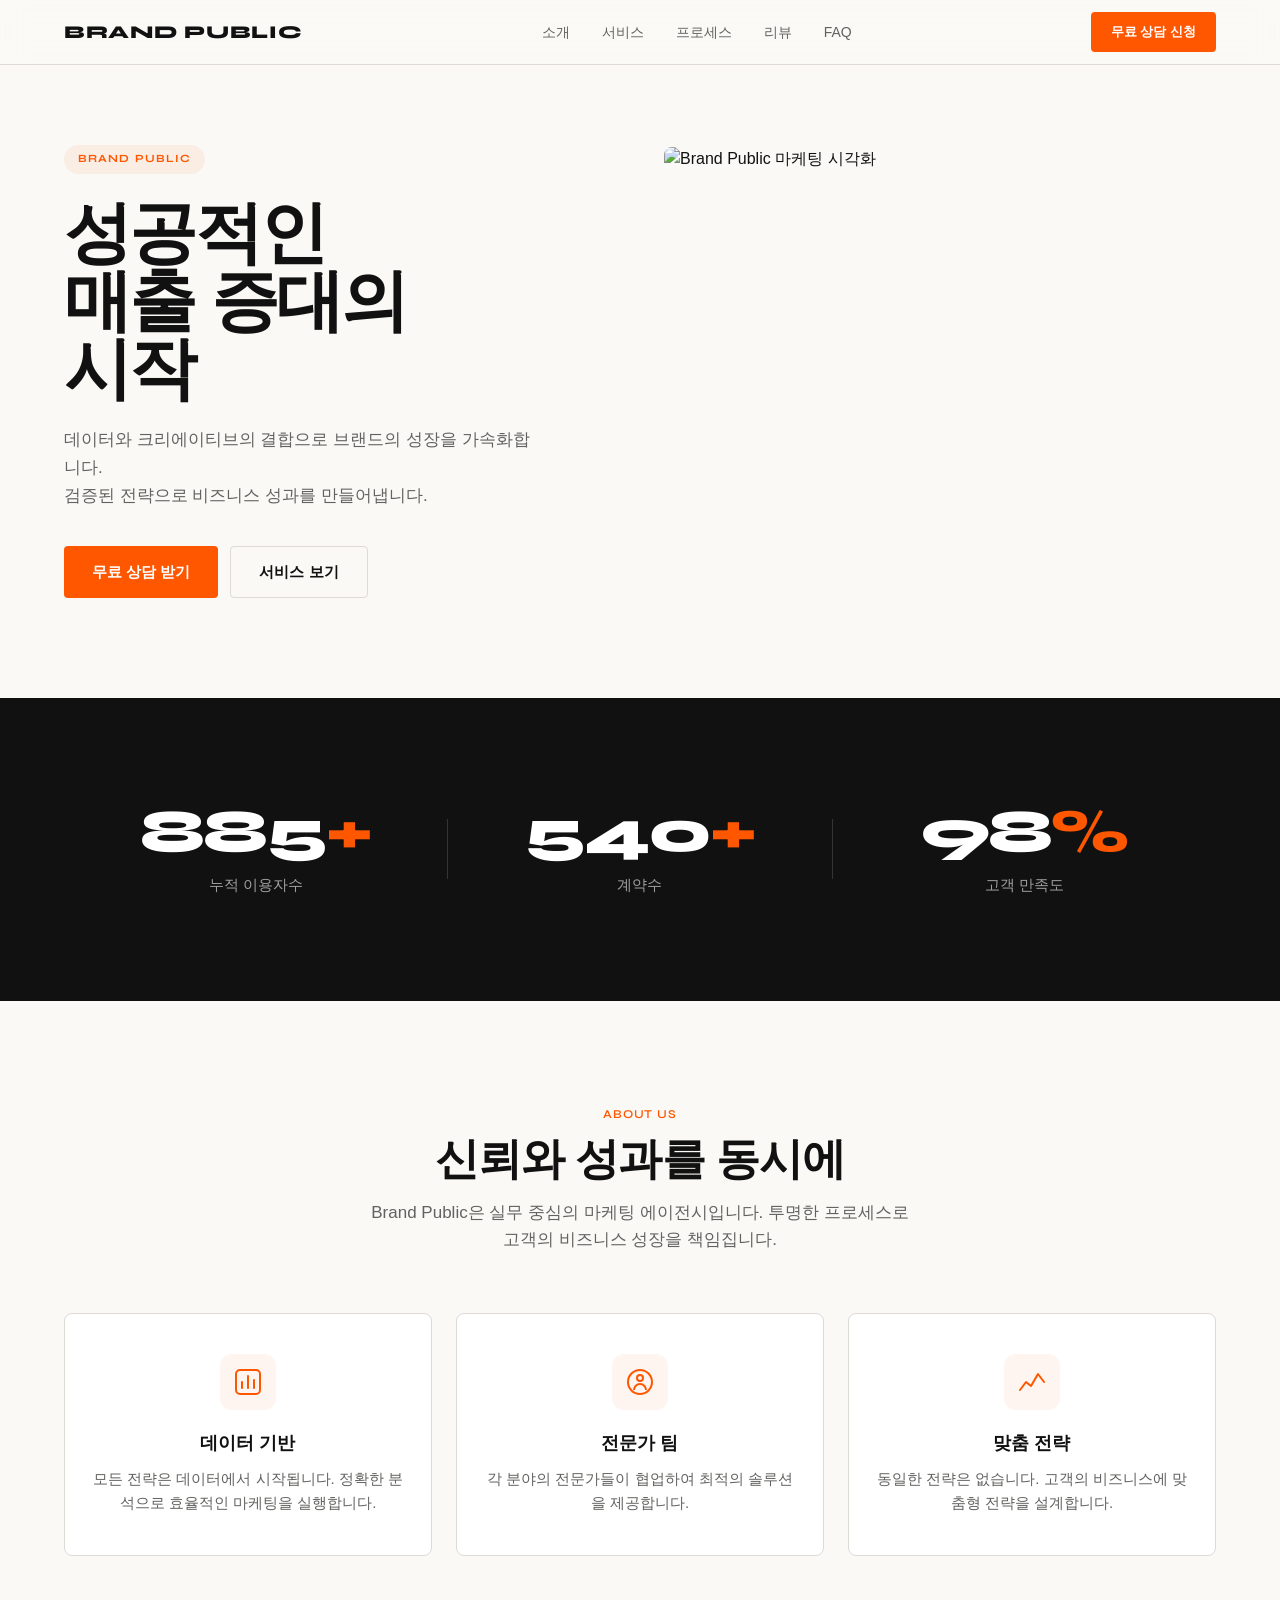
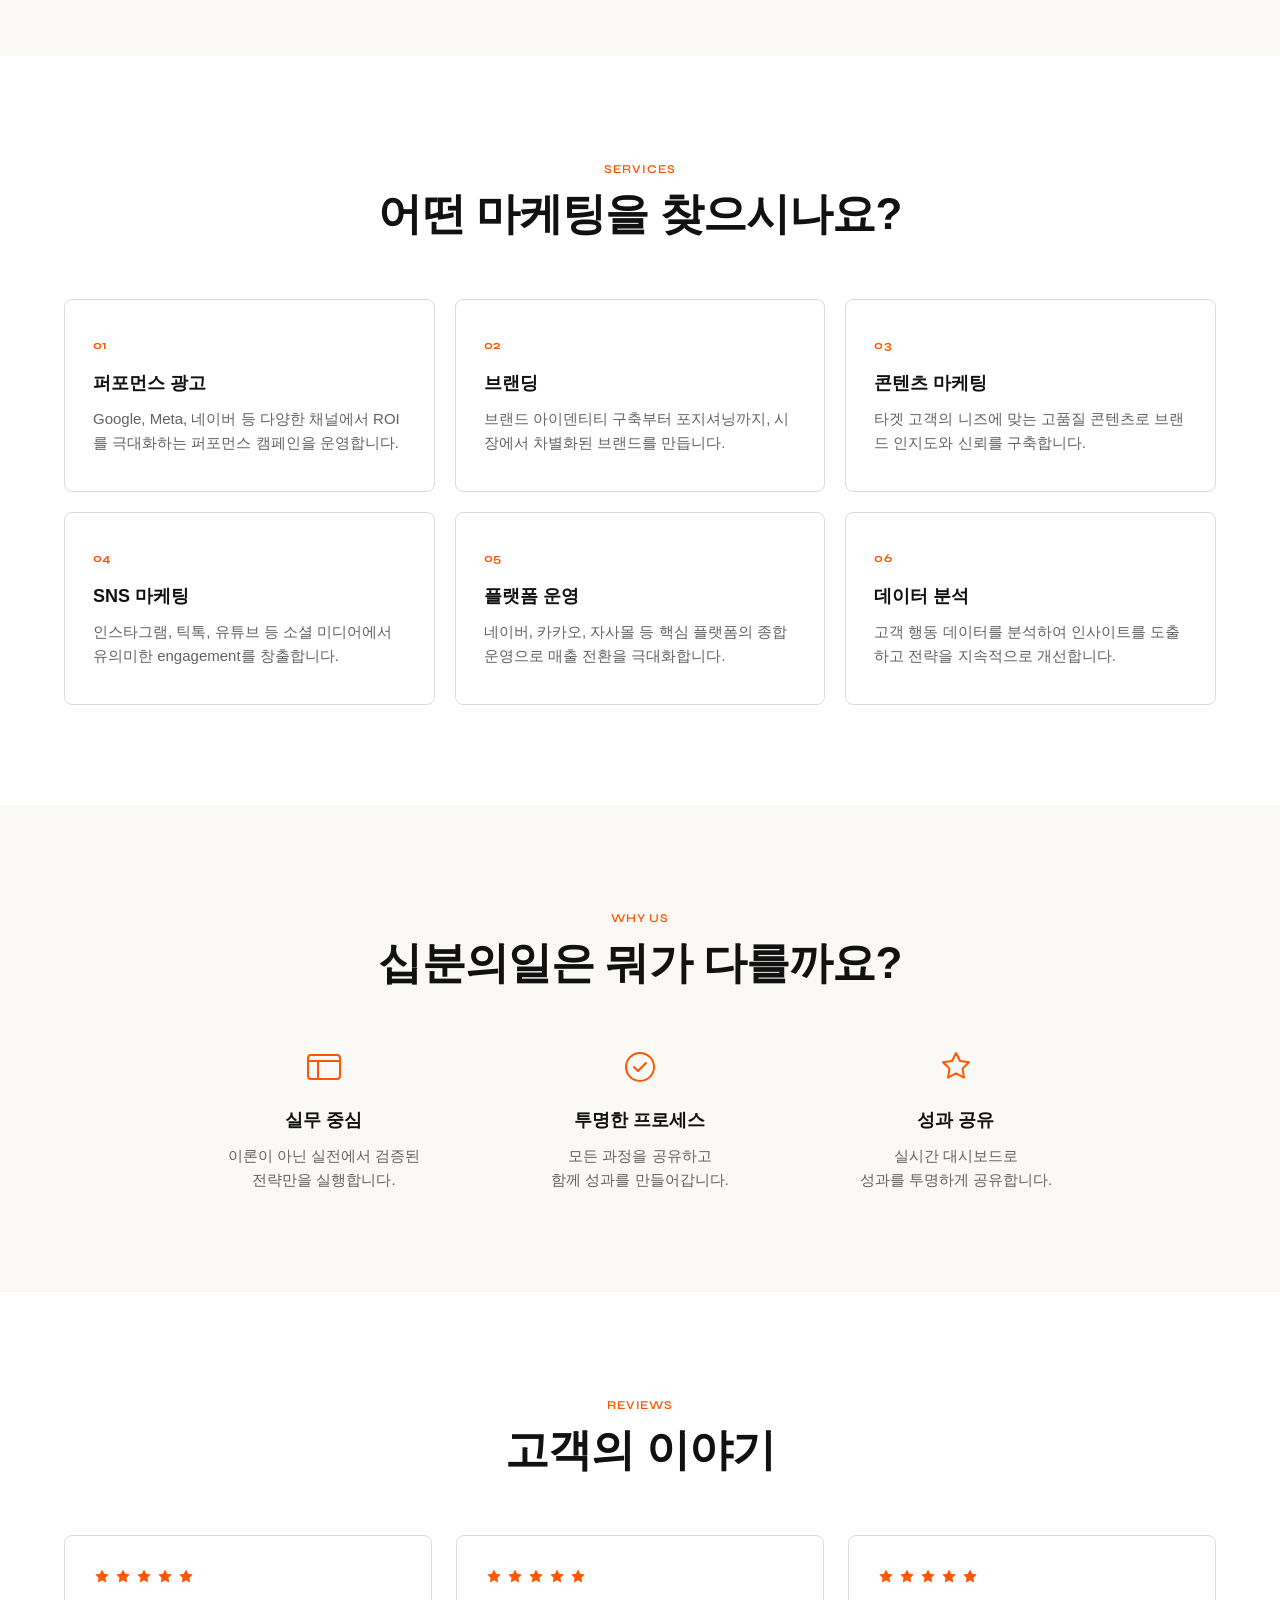
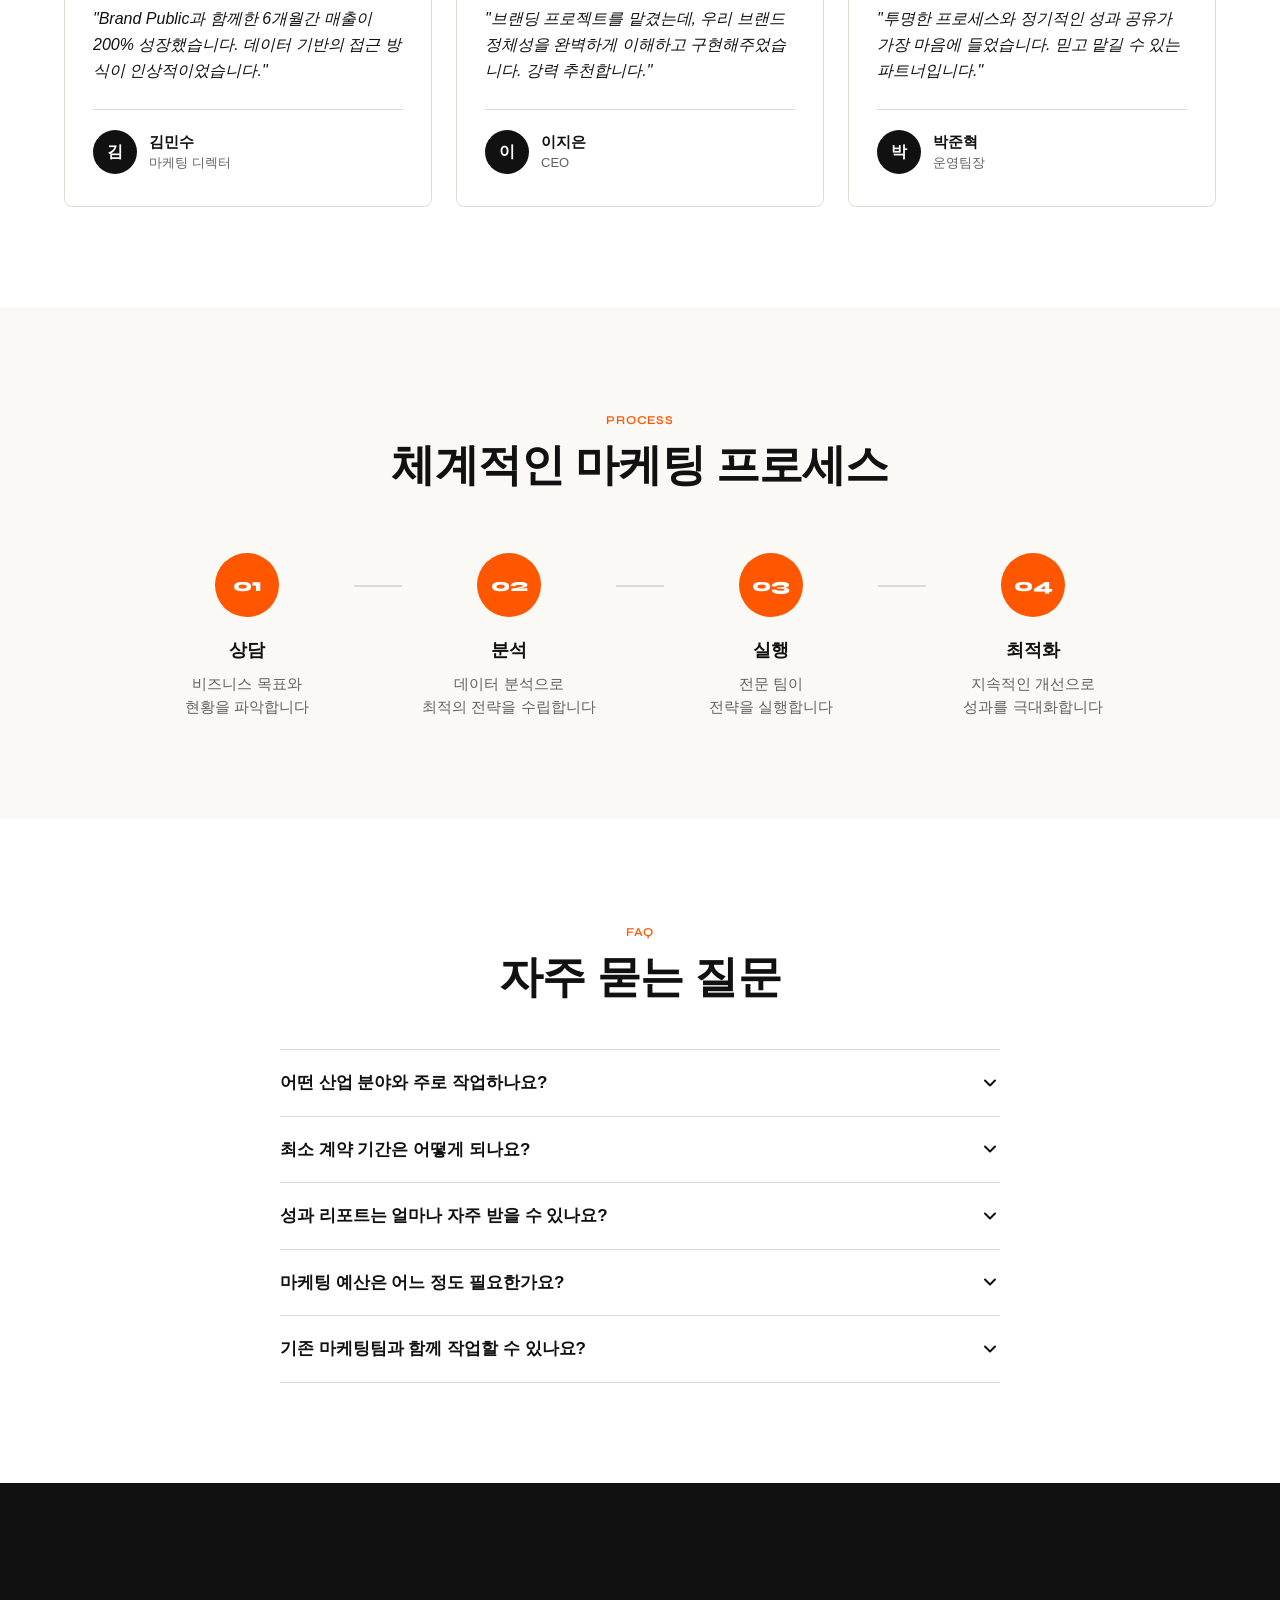
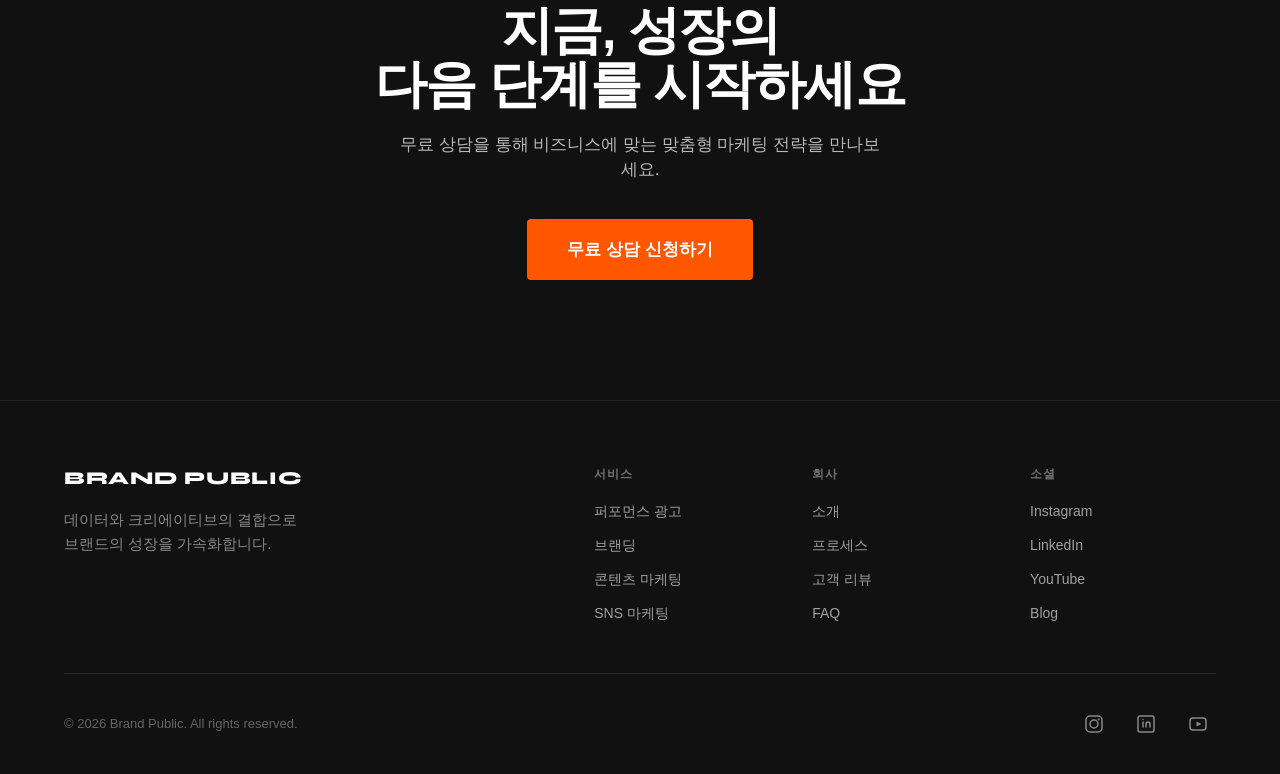
==== prototype-01-v2/index.html @ 0dc91c9b "feat: add v2 premium prototypes (Sharp Editorial + Warm Professional) - 시안 01 v2: Intercom-inspired " ====
<!DOCTYPE html>
<html lang="ko">
<head>
  <meta charset="UTF-8">
  <meta name="viewport" content="width=device-width, initial-scale=1.0">
  <title>Brand Public — 성공적인 매출 증대의 시작</title>
  <meta name="description" content="Brand Public은 데이터 기반 마케팅으로 고객의 성장을 이끕니다. 퍼포먼스 광고, 브랜딩, 콘텐츠 마케팅 전문 에이전시.">
  <link rel="preconnect" href="https://fonts.googleapis.com">
  <link rel="preconnect" href="https://fonts.gstatic.com" crossorigin>
  <link href="https://fonts.googleapis.com/css2?family=Syne:wght@400;500;600;700;800&display=swap" rel="stylesheet">
  <link href="https://fonts.googleapis.com/css2?family=Manrope:wght@300;400;500;600;700&display=swap" rel="stylesheet">
  <link href="https://cdn.jsdelivr.net/gh/orioncactus/pretendard@v1.3.9/dist/web/static/pretendard.css" rel="stylesheet">
  <link rel="stylesheet" href="css/style.css">
</head>
<body>

  <!-- ========== 1. NAVIGATION ========== -->
  <nav class="nav" aria-label="메인 네비게이션">
    <div class="nav__inner">
      <a href="#" class="nav__logo" aria-label="Brand Public 홈으로">BRAND PUBLIC</a>
      <ul class="nav__links" id="navLinks">
        <li><a href="#about">소개</a></li>
        <li><a href="#services">서비스</a></li>
        <li><a href="#process">프로세스</a></li>
        <li><a href="#reviews">리뷰</a></li>
        <li><a href="#faq">FAQ</a></li>
      </ul>
      <a href="#cta" class="btn btn--primary nav__cta" aria-label="상담 신청하기">무료 상담 신청</a>
      <button class="nav__hamburger" id="hamburgerBtn" aria-label="메뉴 열기" aria-expanded="false">
        <span></span>
        <span></span>
        <span></span>
      </button>
    </div>
    <!-- Mobile menu -->
    <div class="nav__mobile" id="mobileMenu" aria-hidden="true">
      <ul class="nav__mobile-links">
        <li><a href="#about">소개</a></li>
        <li><a href="#services">서비스</a></li>
        <li><a href="#process">프로세스</a></li>
        <li><a href="#reviews">리뷰</a></li>
        <li><a href="#faq">FAQ</a></li>
        <li><a href="#cta" class="btn btn--primary">무료 상담 신청</a></li>
      </ul>
    </div>
  </nav>

  <main>

    <!-- ========== 2. HERO ========== -->
    <section class="hero" aria-labelledby="heroHeading">
      <div class="hero__inner container">
        <div class="hero__content">
          <span class="hero__label fade-up">Brand Public</span>
          <h1 id="heroHeading" class="hero__title fade-up">
            성공적인<br>매출 증대의<br>시작
          </h1>
          <p class="hero__subtitle fade-up">
            데이터와 크리에이티브의 결합으로 브랜드의 성장을 가속화합니다.<br>
            검증된 전략으로 비즈니스 성과를 만들어냅니다.
          </p>
          <div class="hero__actions fade-up">
            <a href="#cta" class="btn btn--primary">무료 상담 받기</a>
            <a href="#services" class="btn btn--outline">서비스 보기</a>
          </div>
        </div>
        <div class="hero__visual fade-up">
          <img src="https://v3b.fal.media/files/b/0a94cdf8/L4546jbNIE-OH7gZ-VHtT_HSoR8drt.png"
               alt="Brand Public 마케팅 시각화"
               width="640" height="520" loading="eager">
        </div>
      </div>
    </section>

    <!-- ========== 3. STATS ========== -->
    <section class="stats" aria-labelledby="statsHeading">
      <div class="stats__inner container">
        <div class="stats__item fade-up">
          <span class="stats__number" data-target="885">0</span><span class="stats__suffix">+</span>
          <span class="stats__label">누적 이용자수</span>
        </div>
        <div class="stats__divider" aria-hidden="true"></div>
        <div class="stats__item fade-up">
          <span class="stats__number" data-target="540">0</span><span class="stats__suffix">+</span>
          <span class="stats__label">계약수</span>
        </div>
        <div class="stats__divider" aria-hidden="true"></div>
        <div class="stats__item fade-up">
          <span class="stats__number" data-target="98">0</span><span class="stats__suffix">%</span>
          <span class="stats__label">고객 만족도</span>
        </div>
      </div>
    </section>

    <!-- ========== 4. ABOUT ========== -->
    <section class="about" id="about" aria-labelledby="aboutHeading">
      <div class="about__inner container">
        <div class="about__header fade-up">
          <span class="section-label">About Us</span>
          <h2 id="aboutHeading" class="section-title">신뢰와 성과를 동시에</h2>
          <p class="section-desc">
            Brand Public은 실무 중심의 마케팅 에이전시입니다. 투명한 프로세스로<br class="hide-mobile">
            고객의 비즈니스 성장을 책임집니다.
          </p>
        </div>
        <div class="about__cards">
          <article class="card card--feature fade-up">
            <div class="card__icon" aria-hidden="true">
              <svg width="32" height="32" viewBox="0 0 32 32" fill="none"><rect x="4" y="4" width="24" height="24" rx="4" stroke="currentColor" stroke-width="2"/><path d="M10 22V16M16 22V10M22 22V14" stroke="currentColor" stroke-width="2" stroke-linecap="round"/></svg>
            </div>
            <h3 class="card__title">데이터 기반</h3>
            <p class="card__desc">모든 전략은 데이터에서 시작됩니다. 정확한 분석으로 효율적인 마케팅을 실행합니다.</p>
          </article>
          <article class="card card--feature fade-up">
            <div class="card__icon" aria-hidden="true">
              <svg width="32" height="32" viewBox="0 0 32 32" fill="none"><circle cx="16" cy="16" r="12" stroke="currentColor" stroke-width="2"/><circle cx="16" cy="12" r="3" stroke="currentColor" stroke-width="2"/><path d="M10 24c0-3.3 2.7-6 6-6s6 2.7 6 6" stroke="currentColor" stroke-width="2"/></svg>
            </div>
            <h3 class="card__title">전문가 팀</h3>
            <p class="card__desc">각 분야의 전문가들이 협업하여 최적의 솔루션을 제공합니다.</p>
          </article>
          <article class="card card--feature fade-up">
            <div class="card__icon" aria-hidden="true">
              <svg width="32" height="32" viewBox="0 0 32 32" fill="none"><path d="M4 24l6-8 5 4 7-12 6 8" stroke="currentColor" stroke-width="2" stroke-linecap="round" stroke-linejoin="round"/></svg>
            </div>
            <h3 class="card__title">맞춤 전략</h3>
            <p class="card__desc">동일한 전략은 없습니다. 고객의 비즈니스에 맞춤형 전략을 설계합니다.</p>
          </article>
        </div>
      </div>
    </section>

    <!-- ========== 5. SERVICES ========== -->
    <section class="services" id="services" aria-labelledby="servicesHeading">
      <div class="services__inner container">
        <div class="services__header fade-up">
          <span class="section-label">Services</span>
          <h2 id="servicesHeading" class="section-title">어떤 마케팅을 찾으시나요?</h2>
        </div>
        <div class="services__grid">
          <article class="card card--service fade-up">
            <span class="card__num">01</span>
            <h3 class="card__title">퍼포먼스 광고</h3>
            <p class="card__desc">Google, Meta, 네이버 등 다양한 채널에서 ROI를 극대화하는 퍼포먼스 캠페인을 운영합니다.</p>
          </article>
          <article class="card card--service fade-up">
            <span class="card__num">02</span>
            <h3 class="card__title">브랜딩</h3>
            <p class="card__desc">브랜드 아이덴티티 구축부터 포지셔닝까지, 시장에서 차별화된 브랜드를 만듭니다.</p>
          </article>
          <article class="card card--service fade-up">
            <span class="card__num">03</span>
            <h3 class="card__title">콘텐츠 마케팅</h3>
            <p class="card__desc">타겟 고객의 니즈에 맞는 고품질 콘텐츠로 브랜드 인지도와 신뢰를 구축합니다.</p>
          </article>
          <article class="card card--service fade-up">
            <span class="card__num">04</span>
            <h3 class="card__title">SNS 마케팅</h3>
            <p class="card__desc">인스타그램, 틱톡, 유튜브 등 소셜 미디어에서 유의미한 engagement를 창출합니다.</p>
          </article>
          <article class="card card--service fade-up">
            <span class="card__num">05</span>
            <h3 class="card__title">플랫폼 운영</h3>
            <p class="card__desc">네이버, 카카오, 자사몰 등 핵심 플랫폼의 종합 운영으로 매출 전환을 극대화합니다.</p>
          </article>
          <article class="card card--service fade-up">
            <span class="card__num">06</span>
            <h3 class="card__title">데이터 분석</h3>
            <p class="card__desc">고객 행동 데이터를 분석하여 인사이트를 도출하고 전략을 지속적으로 개선합니다.</p>
          </article>
        </div>
      </div>
    </section>

    <!-- ========== 6. DIFFERENTIATION ========== -->
    <section class="diff" id="diff" aria-labelledby="diffHeading">
      <div class="diff__inner container">
        <div class="diff__header fade-up">
          <span class="section-label">Why Us</span>
          <h2 id="diffHeading" class="section-title">십분의일은 뭐가 다를까요?</h2>
        </div>
        <div class="diff__points">
          <article class="diff__point fade-up">
            <div class="diff__icon" aria-hidden="true">
              <svg width="40" height="40" viewBox="0 0 40 40" fill="none"><rect x="4" y="8" width="32" height="24" rx="3" stroke="#ff5600" stroke-width="2"/><path d="M4 14h32M14 14v18" stroke="#ff5600" stroke-width="2"/></svg>
            </div>
            <h3 class="diff__point-title">실무 중심</h3>
            <p class="diff__point-desc">이론이 아닌 실전에서 검증된<br>전략만을 실행합니다.</p>
          </article>
          <article class="diff__point fade-up">
            <div class="diff__icon" aria-hidden="true">
              <svg width="40" height="40" viewBox="0 0 40 40" fill="none"><circle cx="20" cy="20" r="14" stroke="#ff5600" stroke-width="2"/><path d="M14 20l4 4 8-8" stroke="#ff5600" stroke-width="2" stroke-linecap="round" stroke-linejoin="round"/></svg>
            </div>
            <h3 class="diff__point-title">투명한 프로세스</h3>
            <p class="diff__point-desc">모든 과정을 공유하고<br>함께 성과를 만들어갑니다.</p>
          </article>
          <article class="diff__point fade-up">
            <div class="diff__icon" aria-hidden="true">
              <svg width="40" height="40" viewBox="0 0 40 40" fill="none"><path d="M20 6l4 8 9 1.3-6.5 6.3 1.5 9L20 26.3l-8 4.3 1.5-9L7 15.3l9-1.3z" stroke="#ff5600" stroke-width="2" stroke-linejoin="round"/></svg>
            </div>
            <h3 class="diff__point-title">성과 공유</h3>
            <p class="diff__point-desc">실시간 대시보드로<br>성과를 투명하게 공유합니다.</p>
          </article>
        </div>
      </div>
    </section>

    <!-- ========== 7. REVIEWS ========== -->
    <section class="reviews" id="reviews" aria-labelledby="reviewsHeading">
      <div class="reviews__inner container">
        <div class="reviews__header fade-up">
          <span class="section-label">Reviews</span>
          <h2 id="reviewsHeading" class="section-title">고객의 이야기</h2>
        </div>
        <div class="reviews__grid">
          <article class="card card--review fade-up">
            <div class="card__stars" aria-label="별점 5점 만점에 5점">
              <svg width="18" height="18" viewBox="0 0 18 18"><path d="M9 1.5l2.1 4.3 4.7.7-3.4 3.3.8 4.7L9 12.2l-4.2 2.3.8-4.7L2.2 6.5l4.7-.7z" fill="#ff5600"/></svg>
              <svg width="18" height="18" viewBox="0 0 18 18"><path d="M9 1.5l2.1 4.3 4.7.7-3.4 3.3.8 4.7L9 12.2l-4.2 2.3.8-4.7L2.2 6.5l4.7-.7z" fill="#ff5600"/></svg>
              <svg width="18" height="18" viewBox="0 0 18 18"><path d="M9 1.5l2.1 4.3 4.7.7-3.4 3.3.8 4.7L9 12.2l-4.2 2.3.8-4.7L2.2 6.5l4.7-.7z" fill="#ff5600"/></svg>
              <svg width="18" height="18" viewBox="0 0 18 18"><path d="M9 1.5l2.1 4.3 4.7.7-3.4 3.3.8 4.7L9 12.2l-4.2 2.3.8-4.7L2.2 6.5l4.7-.7z" fill="#ff5600"/></svg>
              <svg width="18" height="18" viewBox="0 0 18 18"><path d="M9 1.5l2.1 4.3 4.7.7-3.4 3.3.8 4.7L9 12.2l-4.2 2.3.8-4.7L2.2 6.5l4.7-.7z" fill="#ff5600"/></svg>
            </div>
            <p class="card__review-text">"Brand Public과 함께한 6개월간 매출이 200% 성장했습니다. 데이터 기반의 접근 방식이 인상적이었습니다."</p>
            <div class="card__reviewer">
              <div class="card__avatar" aria-hidden="true">김</div>
              <div class="card__reviewer-info">
                <strong>김민수</strong>
                <span>마케팅 디렉터</span>
              </div>
            </div>
          </article>
          <article class="card card--review fade-up">
            <div class="card__stars" aria-label="별점 5점 만점에 5점">
              <svg width="18" height="18" viewBox="0 0 18 18"><path d="M9 1.5l2.1 4.3 4.7.7-3.4 3.3.8 4.7L9 12.2l-4.2 2.3.8-4.7L2.2 6.5l4.7-.7z" fill="#ff5600"/></svg>
              <svg width="18" height="18" viewBox="0 0 18 18"><path d="M9 1.5l2.1 4.3 4.7.7-3.4 3.3.8 4.7L9 12.2l-4.2 2.3.8-4.7L2.2 6.5l4.7-.7z" fill="#ff5600"/></svg>
              <svg width="18" height="18" viewBox="0 0 18 18"><path d="M9 1.5l2.1 4.3 4.7.7-3.4 3.3.8 4.7L9 12.2l-4.2 2.3.8-4.7L2.2 6.5l4.7-.7z" fill="#ff5600"/></svg>
              <svg width="18" height="18" viewBox="0 0 18 18"><path d="M9 1.5l2.1 4.3 4.7.7-3.4 3.3.8 4.7L9 12.2l-4.2 2.3.8-4.7L2.2 6.5l4.7-.7z" fill="#ff5600"/></svg>
              <svg width="18" height="18" viewBox="0 0 18 18"><path d="M9 1.5l2.1 4.3 4.7.7-3.4 3.3.8 4.7L9 12.2l-4.2 2.3.8-4.7L2.2 6.5l4.7-.7z" fill="#ff5600"/></svg>
            </div>
            <p class="card__review-text">"브랜딩 프로젝트를 맡겼는데, 우리 브랜드 정체성을 완벽하게 이해하고 구현해주었습니다. 강력 추천합니다."</p>
            <div class="card__reviewer">
              <div class="card__avatar" aria-hidden="true">이</div>
              <div class="card__reviewer-info">
                <strong>이지은</strong>
                <span>CEO</span>
              </div>
            </div>
          </article>
          <article class="card card--review fade-up">
            <div class="card__stars" aria-label="별점 5점 만점에 5점">
              <svg width="18" height="18" viewBox="0 0 18 18"><path d="M9 1.5l2.1 4.3 4.7.7-3.4 3.3.8 4.7L9 12.2l-4.2 2.3.8-4.7L2.2 6.5l4.7-.7z" fill="#ff5600"/></svg>
              <svg width="18" height="18" viewBox="0 0 18 18"><path d="M9 1.5l2.1 4.3 4.7.7-3.4 3.3.8 4.7L9 12.2l-4.2 2.3.8-4.7L2.2 6.5l4.7-.7z" fill="#ff5600"/></svg>
              <svg width="18" height="18" viewBox="0 0 18 18"><path d="M9 1.5l2.1 4.3 4.7.7-3.4 3.3.8 4.7L9 12.2l-4.2 2.3.8-4.7L2.2 6.5l4.7-.7z" fill="#ff5600"/></svg>
              <svg width="18" height="18" viewBox="0 0 18 18"><path d="M9 1.5l2.1 4.3 4.7.7-3.4 3.3.8 4.7L9 12.2l-4.2 2.3.8-4.7L2.2 6.5l4.7-.7z" fill="#ff5600"/></svg>
              <svg width="18" height="18" viewBox="0 0 18 18"><path d="M9 1.5l2.1 4.3 4.7.7-3.4 3.3.8 4.7L9 12.2l-4.2 2.3.8-4.7L2.2 6.5l4.7-.7z" fill="#ff5600"/></svg>
            </div>
            <p class="card__review-text">"투명한 프로세스와 정기적인 성과 공유가 가장 마음에 들었습니다. 믿고 맡길 수 있는 파트너입니다."</p>
            <div class="card__reviewer">
              <div class="card__avatar" aria-hidden="true">박</div>
              <div class="card__reviewer-info">
                <strong>박준혁</strong>
                <span>운영팀장</span>
              </div>
            </div>
          </article>
        </div>
      </div>
    </section>

    <!-- ========== 8. PROCESS ========== -->
    <section class="process" id="process" aria-labelledby="processHeading">
      <div class="process__inner container">
        <div class="process__header fade-up">
          <span class="section-label">Process</span>
          <h2 id="processHeading" class="section-title">체계적인 마케팅 프로세스</h2>
        </div>
        <div class="process__steps">
          <article class="process__step fade-up">
            <div class="process__step-circle" aria-hidden="true">01</div>
            <h3 class="process__step-title">상담</h3>
            <p class="process__step-desc">비즈니스 목표와<br>현황을 파악합니다</p>
          </article>
          <div class="process__connector" aria-hidden="true"></div>
          <article class="process__step fade-up">
            <div class="process__step-circle" aria-hidden="true">02</div>
            <h3 class="process__step-title">분석</h3>
            <p class="process__step-desc">데이터 분석으로<br>최적의 전략을 수립합니다</p>
          </article>
          <div class="process__connector" aria-hidden="true"></div>
          <article class="process__step fade-up">
            <div class="process__step-circle" aria-hidden="true">03</div>
            <h3 class="process__step-title">실행</h3>
            <p class="process__step-desc">전문 팀이<br>전략을 실행합니다</p>
          </article>
          <div class="process__connector" aria-hidden="true"></div>
          <article class="process__step fade-up">
            <div class="process__step-circle" aria-hidden="true">04</div>
            <h3 class="process__step-title">최적화</h3>
            <p class="process__step-desc">지속적인 개선으로<br>성과를 극대화합니다</p>
          </article>
        </div>
      </div>
    </section>

    <!-- ========== 9. FAQ ========== -->
    <section class="faq" id="faq" aria-labelledby="faqHeading">
      <div class="faq__inner container">
        <div class="faq__header fade-up">
          <span class="section-label">FAQ</span>
          <h2 id="faqHeading" class="section-title">자주 묻는 질문</h2>
        </div>
        <div class="faq__list">
          <div class="faq__item fade-up" role="region">
            <button class="faq__question" aria-expanded="false" aria-controls="faq1">
              <span>어떤 산업 분야와 주로 작업하나요?</span>
              <svg class="faq__chevron" width="20" height="20" viewBox="0 0 20 20" fill="none"><path d="M5 7.5l5 5 5-5" stroke="currentColor" stroke-width="2" stroke-linecap="round" stroke-linejoin="round"/></svg>
            </button>
            <div class="faq__answer" id="faq1" hidden>
              <p>이커머스, SaaS, 교육, 금융, 헬스케어 등 다양한 산업 분야와 작업하고 있습니다. 각 산업의 특성을 이해하는 전문 팀이 구성되어 있어 어떤 분야든 효과적인 마케팅 전략을 수행할 수 있습니다.</p>
            </div>
          </div>
          <div class="faq__item fade-up" role="region">
            <button class="faq__question" aria-expanded="false" aria-controls="faq2">
              <span>최소 계약 기간은 어떻게 되나요?</span>
              <svg class="faq__chevron" width="20" height="20" viewBox="0 0 20 20" fill="none"><path d="M5 7.5l5 5 5-5" stroke="currentColor" stroke-width="2" stroke-linecap="round" stroke-linejoin="round"/></svg>
            </button>
            <div class="faq__answer" id="faq2" hidden>
              <p>기본적으로 3개월 계약을 권장하고 있으나, 프로젝트 성격에 따라 단기 및 장기 계약 모두 가능합니다. 초기 상담 시 비즈니스 상황에 맞는 최적의 계약 기간을 제안해 드립니다.</p>
            </div>
          </div>
          <div class="faq__item fade-up" role="region">
            <button class="faq__question" aria-expanded="false" aria-controls="faq3">
              <span>성과 리포트는 얼마나 자주 받을 수 있나요?</span>
              <svg class="faq__chevron" width="20" height="20" viewBox="0 0 20 20" fill="none"><path d="M5 7.5l5 5 5-5" stroke="currentColor" stroke-width="2" stroke-linecap="round" stroke-linejoin="round"/></svg>
            </button>
            <div class="faq__answer" id="faq3" hidden>
              <p>실시간 대시보드를 통해 언제든 성과를 확인하실 수 있으며, 주간/월간 정기 리포트와 분기별 종합 분석 리포트를 제공합니다. 필요에 따라 맞춤형 리포트도 제공 가능합니다.</p>
            </div>
          </div>
          <div class="faq__item fade-up" role="region">
            <button class="faq__question" aria-expanded="false" aria-controls="faq4">
              <span>마케팅 예산은 어느 정도 필요한가요?</span>
              <svg class="faq__chevron" width="20" height="20" viewBox="0 0 20 20" fill="none"><path d="M5 7.5l5 5 5-5" stroke="currentColor" stroke-width="2" stroke-linecap="round" stroke-linejoin="round"/></svg>
            </button>
            <div class="faq__answer" id="faq4" hidden>
              <p>비즈니스 규모와 목표에 따라 유연하게 조정 가능합니다. 초기 상담에서 목표와 예산을 함께 논의하여 가장 효율적인 예산 배분方案을 제안해 드립니다.</p>
            </div>
          </div>
          <div class="faq__item fade-up" role="region">
            <button class="faq__question" aria-expanded="false" aria-controls="faq5">
              <span>기존 마케팅팀과 함께 작업할 수 있나요?</span>
              <svg class="faq__chevron" width="20" height="20" viewBox="0 0 20 20" fill="none"><path d="M5 7.5l5 5 5-5" stroke="currentColor" stroke-width="2" stroke-linecap="round" stroke-linejoin="round"/></svg>
            </button>
            <div class="faq__answer" id="faq5" hidden>
              <p>네, 물론입니다. 기존 마케팅팀과의 협업을 통해 시너지를 만들어내는 것이 저희의 강점 중 하나입니다. 원활한 커뮤니케이션을 위한 전담 매니저를 배정하여 효과적인 협업을 지원합니다.</p>
            </div>
          </div>
        </div>
      </div>
    </section>

    <!-- ========== 10. CTA ========== -->
    <section class="cta" id="cta" aria-labelledby="ctaHeading">
      <div class="cta__bg" aria-hidden="true"></div>
      <div class="cta__inner container">
        <div class="cta__content fade-up">
          <h2 id="ctaHeading" class="cta__title">지금, 성장의<br>다음 단계를 시작하세요</h2>
          <p class="cta__desc">무료 상담을 통해 비즈니스에 맞는 맞춤형 마케팅 전략을 만나보세요.</p>
          <a href="#" class="btn btn--primary btn--large">무료 상담 신청하기</a>
        </div>
      </div>
    </section>

  </main>

  <!-- ========== 11. FOOTER ========== -->
  <footer class="footer" aria-label="사이트 하단 정보">
    <div class="footer__inner container">
      <div class="footer__top">
        <div class="footer__brand">
          <a href="#" class="footer__logo" aria-label="Brand Public 홈으로">BRAND PUBLIC</a>
          <p class="footer__tagline">데이터와 크리에이티브의 결합으로<br>브랜드의 성장을 가속화합니다.</p>
        </div>
        <nav class="footer__nav" aria-label="푸터 네비게이션">
          <div class="footer__nav-col">
            <strong class="footer__nav-heading">서비스</strong>
            <ul>
              <li><a href="#services">퍼포먼스 광고</a></li>
              <li><a href="#services">브랜딩</a></li>
              <li><a href="#services">콘텐츠 마케팅</a></li>
              <li><a href="#services">SNS 마케팅</a></li>
            </ul>
          </div>
          <div class="footer__nav-col">
            <strong class="footer__nav-heading">회사</strong>
            <ul>
              <li><a href="#about">소개</a></li>
              <li><a href="#process">프로세스</a></li>
              <li><a href="#reviews">고객 리뷰</a></li>
              <li><a href="#faq">FAQ</a></li>
            </ul>
          </div>
          <div class="footer__nav-col">
            <strong class="footer__nav-heading">소셜</strong>
            <ul>
              <li><a href="#" aria-label="Instagram">Instagram</a></li>
              <li><a href="#" aria-label="LinkedIn">LinkedIn</a></li>
              <li><a href="#" aria-label="YouTube">YouTube</a></li>
              <li><a href="#" aria-label="Blog">Blog</a></li>
            </ul>
          </div>
        </nav>
      </div>
      <div class="footer__bottom">
        <p class="footer__copy">&copy; 2026 Brand Public. All rights reserved.</p>
        <div class="footer__social">
          <a href="#" class="footer__social-link" aria-label="Instagram">
            <svg width="20" height="20" viewBox="0 0 20 20" fill="none"><rect x="2" y="2" width="16" height="16" rx="4" stroke="currentColor" stroke-width="1.5"/><circle cx="10" cy="10" r="4" stroke="currentColor" stroke-width="1.5"/><circle cx="14.5" cy="5.5" r="1" fill="currentColor"/></svg>
          </a>
          <a href="#" class="footer__social-link" aria-label="LinkedIn">
            <svg width="20" height="20" viewBox="0 0 20 20" fill="none"><rect x="2" y="2" width="16" height="16" rx="2" stroke="currentColor" stroke-width="1.5"/><path d="M7 8v5M7 5.5v.01M10 13v-3c0-1.1.9-2 2-2s2 .9 2 2v3" stroke="currentColor" stroke-width="1.5" stroke-linecap="round" stroke-linejoin="round"/></svg>
          </a>
          <a href="#" class="footer__social-link" aria-label="YouTube">
            <svg width="20" height="20" viewBox="0 0 20 20" fill="none"><rect x="2" y="4" width="16" height="12" rx="3" stroke="currentColor" stroke-width="1.5"/><path d="M8.5 7.5l5 2.5-5 2.5z" fill="currentColor"/></svg>
          </a>
        </div>
      </div>
    </div>
  </footer>

  <script src="https://cdnjs.cloudflare.com/ajax/libs/gsap/3.12.5/gsap.min.js"></script>
  <script src="https://cdnjs.cloudflare.com/ajax/libs/gsap/3.12.5/ScrollTrigger.min.js"></script>
  <script src="js/main.js"></script>
</body>
</html>
---- prototype-01-v2/css/style.css ----
/* ============================================
   BRAND PUBLIC — Prototype 01 v2 Sharp Editorial
   Intercom-inspired Design System
   ============================================ */

/* ---------- Reset & Base ---------- */
*, *::before, *::after {
  margin: 0;
  padding: 0;
  box-sizing: border-box;
}

html {
  scroll-behavior: smooth;
  -webkit-text-size-adjust: 100%;
  font-size: 16px;
}

body {
  font-family: 'Pretendard', sans-serif;
  background-color: #faf9f6;
  color: #111111;
  line-height: 1.50;
  -webkit-font-smoothing: antialiased;
  -moz-osx-font-smoothing: grayscale;
  overflow-x: hidden;
}

img {
  display: block;
  max-width: 100%;
  height: auto;
}

a {
  color: inherit;
  text-decoration: none;
}

ul, ol {
  list-style: none;
}

button {
  font: inherit;
  color: inherit;
  background: none;
  border: none;
  cursor: pointer;
}

/* ---------- Design Tokens ---------- */
:root {
  --bg: #faf9f6;
  --surface: #ffffff;
  --text-primary: #111111;
  --text-secondary: #626260;
  --border: #dedbd6;
  --accent: #ff5600;
  --dark: #111111;
  --radius-btn: 4px;
  --radius-card: 8px;
  --transition-fast: 200ms ease;
  --transition-base: 250ms ease;
  --font-display: 'Syne', 'Pretendard', sans-serif;
  --font-body: 'Manrope', 'Pretendard', sans-serif;
  --font-korean: 'Pretendard', sans-serif;
}

/* ---------- Container ---------- */
.container {
  max-width: 1200px;
  margin: 0 auto;
  padding: 0 24px;
}

/* ---------- Section Utilities ---------- */
.section-label {
  display: inline-block;
  font-family: var(--font-display);
  font-size: 0.75rem;
  font-weight: 600;
  letter-spacing: 0.08em;
  text-transform: uppercase;
  color: var(--accent);
  margin-bottom: 12px;
}

.section-title {
  font-family: var(--font-korean);
  font-size: clamp(1.75rem, 4vw, 2.75rem);
  font-weight: 700;
  line-height: 1.10;
  letter-spacing: -0.02em;
  color: var(--text-primary);
  margin-bottom: 16px;
}

.section-desc {
  font-size: 1.0625rem;
  color: var(--text-secondary);
  line-height: 1.60;
  max-width: 560px;
}

.hide-mobile {
  display: inline;
}

/* ---------- Buttons ---------- */
.btn {
  display: inline-flex;
  align-items: center;
  justify-content: center;
  gap: 8px;
  font-family: var(--font-korean);
  font-size: 0.9375rem;
  font-weight: 600;
  padding: 14px 28px;
  border-radius: var(--radius-btn);
  transition: transform var(--transition-fast), background-color var(--transition-fast), color var(--transition-fast), border-color var(--transition-fast);
  cursor: pointer;
  white-space: nowrap;
}

.btn:hover {
  transform: scale(1.1);
}

.btn:active {
  transform: scale(0.85);
}

.btn:focus-visible {
  outline: 2px solid var(--accent);
  outline-offset: 2px;
}

.btn--primary {
  background-color: var(--accent);
  color: #ffffff;
}

.btn--primary:hover {
  background-color: #e04e00;
}

.btn--outline {
  background-color: transparent;
  color: var(--text-primary);
  border: 1px solid var(--border);
}

.btn--outline:hover {
  border-color: var(--text-primary);
}

.btn--large {
  padding: 18px 40px;
  font-size: 1.0625rem;
}

/* ---------- Cards (shared) ---------- */
.card {
  background-color: var(--surface);
  border: 1px solid var(--border);
  border-radius: var(--radius-card);
  padding: 32px;
}

/* ============================================
   1. NAVIGATION
   ============================================ */
.nav {
  position: sticky;
  top: 0;
  z-index: 1000;
  background-color: rgba(250, 249, 246, 0.85);
  backdrop-filter: blur(12px);
  -webkit-backdrop-filter: blur(12px);
  border-bottom: 1px solid var(--border);
}

.nav__inner {
  display: flex;
  align-items: center;
  justify-content: space-between;
  max-width: 1200px;
  margin: 0 auto;
  padding: 0 24px;
  height: 64px;
}

.nav__logo {
  font-family: var(--font-display);
  font-size: 1.125rem;
  font-weight: 800;
  letter-spacing: 0.04em;
  text-transform: uppercase;
  color: var(--text-primary);
}

.nav__links {
  display: flex;
  align-items: center;
  gap: 32px;
}

.nav__links a {
  font-family: var(--font-korean);
  font-size: 0.875rem;
  font-weight: 500;
  color: var(--text-secondary);
  transition: color var(--transition-fast);
}

.nav__links a:hover,
.nav__links a:focus-visible {
  color: var(--text-primary);
}

.nav__cta {
  padding: 10px 20px;
  font-size: 0.8125rem;
}

.nav__hamburger {
  display: none;
  flex-direction: column;
  justify-content: center;
  gap: 5px;
  width: 32px;
  height: 32px;
}

.nav__hamburger span {
  display: block;
  width: 100%;
  height: 2px;
  background-color: var(--text-primary);
  border-radius: 1px;
  transition: transform var(--transition-fast), opacity var(--transition-fast);
}

.nav__hamburger.active span:nth-child(1) {
  transform: translateY(7px) rotate(45deg);
}

.nav__hamburger.active span:nth-child(2) {
  opacity: 0;
}

.nav__hamburger.active span:nth-child(3) {
  transform: translateY(-7px) rotate(-45deg);
}

/* Mobile menu */
.nav__mobile {
  display: none;
  position: absolute;
  top: 64px;
  left: 0;
  right: 0;
  background-color: var(--surface);
  border-bottom: 1px solid var(--border);
  padding: 16px 24px;
}

.nav__mobile.open {
  display: block;
}

.nav__mobile-links {
  display: flex;
  flex-direction: column;
  gap: 0;
}

.nav__mobile-links li {
  border-bottom: 1px solid var(--border);
}

.nav__mobile-links li:last-child {
  border-bottom: none;
  padding-top: 12px;
}

.nav__mobile-links a {
  display: block;
  padding: 14px 0;
  font-family: var(--font-korean);
  font-size: 1rem;
  font-weight: 500;
  color: var(--text-primary);
}

/* ============================================
   2. HERO
   ============================================ */
.hero {
  padding: 80px 0 100px;
  background-color: var(--bg);
}

.hero__inner {
  display: grid;
  grid-template-columns: 1fr 1fr;
  gap: 48px;
  align-items: center;
}

.hero__label {
  display: inline-block;
  font-family: var(--font-display);
  font-size: 0.6875rem;
  font-weight: 700;
  letter-spacing: 0.1em;
  text-transform: uppercase;
  color: var(--accent);
  background-color: rgba(255, 86, 0, 0.08);
  padding: 6px 14px;
  border-radius: 100px;
  margin-bottom: 24px;
}

.hero__title {
  font-family: var(--font-korean);
  font-size: clamp(2.5rem, 6vw, 4.25rem);
  font-weight: 700;
  line-height: 1.00;
  letter-spacing: -0.04em;
  color: var(--text-primary);
  margin-bottom: 24px;
}

.hero__subtitle {
  font-size: 1.0625rem;
  color: var(--text-secondary);
  line-height: 1.65;
  margin-bottom: 36px;
  max-width: 480px;
}

.hero__actions {
  display: flex;
  gap: 12px;
  flex-wrap: wrap;
}

.hero__visual {
  position: relative;
}

.hero__visual img {
  width: 100%;
  height: auto;
  border-radius: var(--radius-card);
}

/* ============================================
   3. STATS
   ============================================ */
.stats {
  background-color: var(--dark);
  padding: 80px 0;
}

.stats__inner {
  display: flex;
  align-items: center;
  justify-content: center;
  gap: 0;
}

.stats__item {
  flex: 1;
  text-align: center;
  padding: 24px 32px;
}

.stats__number {
  font-family: var(--font-display);
  font-size: clamp(2.5rem, 5vw, 3.75rem);
  font-weight: 800;
  color: #ffffff;
  line-height: 1.00;
  letter-spacing: -0.03em;
}

.stats__suffix {
  font-family: var(--font-display);
  font-size: clamp(2.5rem, 5vw, 3.75rem);
  font-weight: 800;
  color: var(--accent);
  line-height: 1.00;
  letter-spacing: -0.03em;
}

.stats__label {
  display: block;
  font-size: 0.9375rem;
  color: rgba(255, 255, 255, 0.6);
  margin-top: 12px;
  font-weight: 400;
}

.stats__divider {
  width: 1px;
  height: 60px;
  background-color: rgba(255, 255, 255, 0.15);
  flex-shrink: 0;
}

/* ============================================
   4. ABOUT
   ============================================ */
.about {
  padding: 100px 0;
  background-color: var(--bg);
}

.about__header {
  text-align: center;
  margin-bottom: 60px;
}

.about__header .section-desc {
  margin-left: auto;
  margin-right: auto;
}

.about__cards {
  display: grid;
  grid-template-columns: repeat(3, 1fr);
  gap: 24px;
}

.card--feature {
  text-align: center;
  padding: 40px 28px;
  transition: transform var(--transition-base), border-color var(--transition-base);
}

.card--feature:hover {
  transform: translateY(-4px);
  border-color: var(--accent);
}

.card__icon {
  display: inline-flex;
  align-items: center;
  justify-content: center;
  width: 56px;
  height: 56px;
  border-radius: 12px;
  background-color: rgba(255, 86, 0, 0.06);
  color: var(--accent);
  margin-bottom: 20px;
}

.card--feature .card__title {
  font-size: 1.125rem;
  font-weight: 700;
  margin-bottom: 10px;
}

.card--feature .card__desc {
  font-size: 0.9375rem;
  color: var(--text-secondary);
  line-height: 1.60;
}

/* ============================================
   5. SERVICES
   ============================================ */
.services {
  padding: 100px 0;
  background-color: var(--surface);
}

.services__header {
  text-align: center;
  margin-bottom: 60px;
}

.services__grid {
  display: grid;
  grid-template-columns: repeat(3, 1fr);
  gap: 20px;
}

.card--service {
  padding: 36px 28px;
  transition: transform var(--transition-base), border-color var(--transition-base);
}

.card--service:hover {
  transform: translateY(-4px);
  border-color: var(--accent);
}

.card__num {
  display: block;
  font-family: var(--font-display);
  font-size: 0.75rem;
  font-weight: 700;
  color: var(--accent);
  letter-spacing: 0.04em;
  margin-bottom: 16px;
}

.card--service .card__title {
  font-size: 1.125rem;
  font-weight: 700;
  margin-bottom: 10px;
}

.card--service .card__desc {
  font-size: 0.9375rem;
  color: var(--text-secondary);
  line-height: 1.60;
}

/* ============================================
   6. DIFFERENTIATION
   ============================================ */
.diff {
  padding: 100px 0;
  background-color: var(--bg);
}

.diff__header {
  text-align: center;
  margin-bottom: 60px;
}

.diff__points {
  display: grid;
  grid-template-columns: repeat(3, 1fr);
  gap: 48px;
  max-width: 900px;
  margin: 0 auto;
}

.diff__point {
  text-align: center;
}

.diff__icon {
  display: inline-flex;
  align-items: center;
  justify-content: center;
  margin-bottom: 20px;
}

.diff__point-title {
  font-size: 1.125rem;
  font-weight: 700;
  margin-bottom: 10px;
}

.diff__point-desc {
  font-size: 0.9375rem;
  color: var(--text-secondary);
  line-height: 1.60;
}

/* ============================================
   7. REVIEWS
   ============================================ */
.reviews {
  padding: 100px 0;
  background-color: var(--surface);
}

.reviews__header {
  text-align: center;
  margin-bottom: 60px;
}

.reviews__grid {
  display: grid;
  grid-template-columns: repeat(3, 1fr);
  gap: 24px;
}

.card--review {
  padding: 32px 28px;
  display: flex;
  flex-direction: column;
}

.card__stars {
  display: flex;
  gap: 3px;
  margin-bottom: 20px;
}

.card__review-text {
  font-size: 1rem;
  color: var(--text-primary);
  line-height: 1.65;
  margin-bottom: 24px;
  flex: 1;
  font-style: italic;
}

.card__reviewer {
  display: flex;
  align-items: center;
  gap: 12px;
  padding-top: 20px;
  border-top: 1px solid var(--border);
}

.card__avatar {
  width: 44px;
  height: 44px;
  border-radius: 50%;
  background-color: var(--dark);
  color: #ffffff;
  display: flex;
  align-items: center;
  justify-content: center;
  font-family: var(--font-korean);
  font-size: 1rem;
  font-weight: 700;
  flex-shrink: 0;
}

.card__reviewer-info {
  display: flex;
  flex-direction: column;
}

.card__reviewer-info strong {
  font-size: 0.9375rem;
  font-weight: 600;
}

.card__reviewer-info span {
  font-size: 0.8125rem;
  color: var(--text-secondary);
}

/* ============================================
   8. PROCESS
   ============================================ */
.process {
  padding: 100px 0;
  background-color: var(--bg);
}

.process__header {
  text-align: center;
  margin-bottom: 64px;
}

.process__steps {
  display: flex;
  align-items: flex-start;
  justify-content: center;
  gap: 0;
  max-width: 1000px;
  margin: 0 auto;
}

.process__step {
  text-align: center;
  flex: 1;
  padding: 0 16px;
}

.process__step-circle {
  display: inline-flex;
  align-items: center;
  justify-content: center;
  width: 64px;
  height: 64px;
  border-radius: 50%;
  background-color: var(--accent);
  color: #ffffff;
  font-family: var(--font-display);
  font-size: 1.125rem;
  font-weight: 800;
  margin-bottom: 20px;
}

.process__step-title {
  font-size: 1.125rem;
  font-weight: 700;
  margin-bottom: 8px;
}

.process__step-desc {
  font-size: 0.9375rem;
  color: var(--text-secondary);
  line-height: 1.55;
}

.process__connector {
  width: 48px;
  height: 2px;
  background-color: var(--border);
  margin-top: 32px;
  flex-shrink: 0;
}

/* ============================================
   9. FAQ
   ============================================ */
.faq {
  padding: 100px 0;
  background-color: var(--surface);
}

.faq__header {
  text-align: center;
  margin-bottom: 48px;
}

.faq__list {
  max-width: 720px;
  margin: 0 auto;
}

.faq__item {
  border-bottom: 1px solid var(--border);
}

.faq__item:first-child {
  border-top: 1px solid var(--border);
}

.faq__question {
  display: flex;
  align-items: center;
  justify-content: space-between;
  width: 100%;
  padding: 20px 0;
  text-align: left;
  font-family: var(--font-korean);
  font-size: 1.0625rem;
  font-weight: 600;
  color: var(--text-primary);
  gap: 16px;
}

.faq__question:hover {
  color: var(--accent);
}

.faq__chevron {
  flex-shrink: 0;
  transition: transform var(--transition-fast);
}

.faq__item.active .faq__chevron {
  transform: rotate(180deg);
}

.faq__answer {
  padding-bottom: 0;
  max-height: 0;
  overflow: hidden;
}

.faq__item.active .faq__answer {
  padding-bottom: 20px;
}

.faq__answer p {
  font-size: 0.9375rem;
  color: var(--text-secondary);
  line-height: 1.65;
}

/* ============================================
   10. CTA
   ============================================ */
.cta {
  position: relative;
  padding: 120px 0;
  background-color: var(--dark);
  color: #ffffff;
  overflow: hidden;
}

.cta__bg {
  position: absolute;
  inset: 0;
  background-image: url('https://v3b.fal.media/files/b/0a94cdfd/TL3sSMK4o3LTvoD6b4fMX_oGKDFG70.png');
  background-size: cover;
  background-position: center;
  opacity: 0.2;
}

.cta__inner {
  position: relative;
  z-index: 1;
  text-align: center;
}

.cta__title {
  font-family: var(--font-korean);
  font-size: clamp(2rem, 5vw, 3.25rem);
  font-weight: 700;
  line-height: 1.05;
  letter-spacing: -0.03em;
  margin-bottom: 20px;
}

.cta__desc {
  font-size: 1.0625rem;
  color: rgba(255, 255, 255, 0.7);
  margin-bottom: 36px;
  max-width: 480px;
  margin-left: auto;
  margin-right: auto;
}

/* ============================================
   11. FOOTER
   ============================================ */
.footer {
  background-color: var(--dark);
  color: rgba(255, 255, 255, 0.7);
  padding: 64px 0 32px;
  border-top: 1px solid rgba(255, 255, 255, 0.08);
}

.footer__top {
  display: grid;
  grid-template-columns: 1.5fr 2fr;
  gap: 64px;
  padding-bottom: 48px;
  border-bottom: 1px solid rgba(255, 255, 255, 0.1);
}

.footer__logo {
  font-family: var(--font-display);
  font-size: 1.125rem;
  font-weight: 800;
  letter-spacing: 0.04em;
  text-transform: uppercase;
  color: #ffffff;
  display: inline-block;
  margin-bottom: 16px;
}

.footer__tagline {
  font-size: 0.9375rem;
  line-height: 1.60;
  color: rgba(255, 255, 255, 0.5);
}

.footer__nav {
  display: grid;
  grid-template-columns: repeat(3, 1fr);
  gap: 32px;
}

.footer__nav-heading {
  display: block;
  font-family: var(--font-display);
  font-size: 0.75rem;
  font-weight: 700;
  letter-spacing: 0.08em;
  text-transform: uppercase;
  color: rgba(255, 255, 255, 0.4);
  margin-bottom: 16px;
}

.footer__nav-col ul {
  display: flex;
  flex-direction: column;
  gap: 10px;
}

.footer__nav-col a {
  font-size: 0.875rem;
  color: rgba(255, 255, 255, 0.6);
  transition: color var(--transition-fast);
}

.footer__nav-col a:hover,
.footer__nav-col a:focus-visible {
  color: #ffffff;
}

.footer__bottom {
  display: flex;
  align-items: center;
  justify-content: space-between;
  padding-top: 32px;
}

.footer__copy {
  font-size: 0.8125rem;
  color: rgba(255, 255, 255, 0.35);
}

.footer__social {
  display: flex;
  gap: 16px;
}

.footer__social-link {
  display: flex;
  align-items: center;
  justify-content: center;
  width: 36px;
  height: 36px;
  border-radius: 50%;
  color: rgba(255, 255, 255, 0.5);
  transition: color var(--transition-fast), background-color var(--transition-fast);
}

.footer__social-link:hover,
.footer__social-link:focus-visible {
  color: #ffffff;
  background-color: rgba(255, 255, 255, 0.08);
}

/* ============================================
   ANIMATION PLACEHOLDERS
   ============================================ */
.fade-up {
  opacity: 0;
  transform: translateY(40px);
}

/* ============================================
   RESPONSIVE — TABLET (768px)
   ============================================ */
@media (max-width: 1024px) {
  .hero__inner {
    grid-template-columns: 1fr;
    gap: 40px;
  }

  .hero__visual {
    order: -1;
    max-width: 560px;
    margin: 0 auto;
  }

  .hero__title {
    font-size: clamp(2.25rem, 5vw, 3rem);
  }

  .services__grid {
    grid-template-columns: repeat(2, 1fr);
  }

  .process__connector {
    width: 24px;
  }
}

@media (max-width: 768px) {
  .nav__links,
  .nav__cta {
    display: none;
  }

  .nav__hamburger {
    display: flex;
  }

  .hero {
    padding: 48px 0 64px;
  }

  .hero__subtitle br {
    display: none;
  }

  .stats__inner {
    flex-direction: column;
    gap: 32px;
  }

  .stats__divider {
    width: 60px;
    height: 1px;
  }

  .about__cards {
    grid-template-columns: 1fr;
    gap: 16px;
  }

  .services__grid {
    grid-template-columns: 1fr;
  }

  .diff__points {
    grid-template-columns: 1fr;
    gap: 40px;
  }

  .reviews__grid {
    grid-template-columns: 1fr;
    gap: 16px;
  }

  .process__steps {
    flex-direction: column;
    align-items: center;
    gap: 24px;
  }

  .process__connector {
    width: 2px;
    height: 24px;
    margin-top: 0;
  }

  .process__step {
    width: 100%;
    max-width: 320px;
  }

  .cta {
    padding: 80px 0;
  }

  .footer__top {
    grid-template-columns: 1fr;
    gap: 40px;
  }

  .footer__nav {
    grid-template-columns: repeat(3, 1fr);
    gap: 24px;
  }

  .footer__bottom {
    flex-direction: column;
    gap: 16px;
    text-align: center;
  }

  .hide-mobile {
    display: none;
  }
}

/* ============================================
   RESPONSIVE — MOBILE (375px)
   ============================================ */
@media (max-width: 420px) {
  .container {
    padding: 0 16px;
  }

  .hero__title {
    font-size: 2.125rem;
  }

  .hero__actions {
    flex-direction: column;
    width: 100%;
  }

  .hero__actions .btn {
    width: 100%;
    text-align: center;
  }

  .stats__number,
  .stats__suffix {
    font-size: 2.25rem;
  }

  .card {
    padding: 24px;
  }

  .footer__nav {
    grid-template-columns: 1fr;
    gap: 28px;
  }
}

/* ============================================
   REDUCED MOTION
   ============================================ */
@media (prefers-reduced-motion: reduce) {
  *, *::before, *::after {
    animation-duration: 0.01ms !important;
    animation-iteration-count: 1 !important;
    transition-duration: 0.01ms !important;
    scroll-behavior: auto !important;
  }

  .fade-up {
    opacity: 1;
    transform: none;
  }
}

/* ============================================
   FOCUS VISIBLE (global)
   ============================================ */
:focus-visible {
  outline: 2px solid var(--accent);
  outline-offset: 2px;
}

a:focus:not(:focus-visible),
button:focus:not(:focus-visible) {
  outline: none;
}
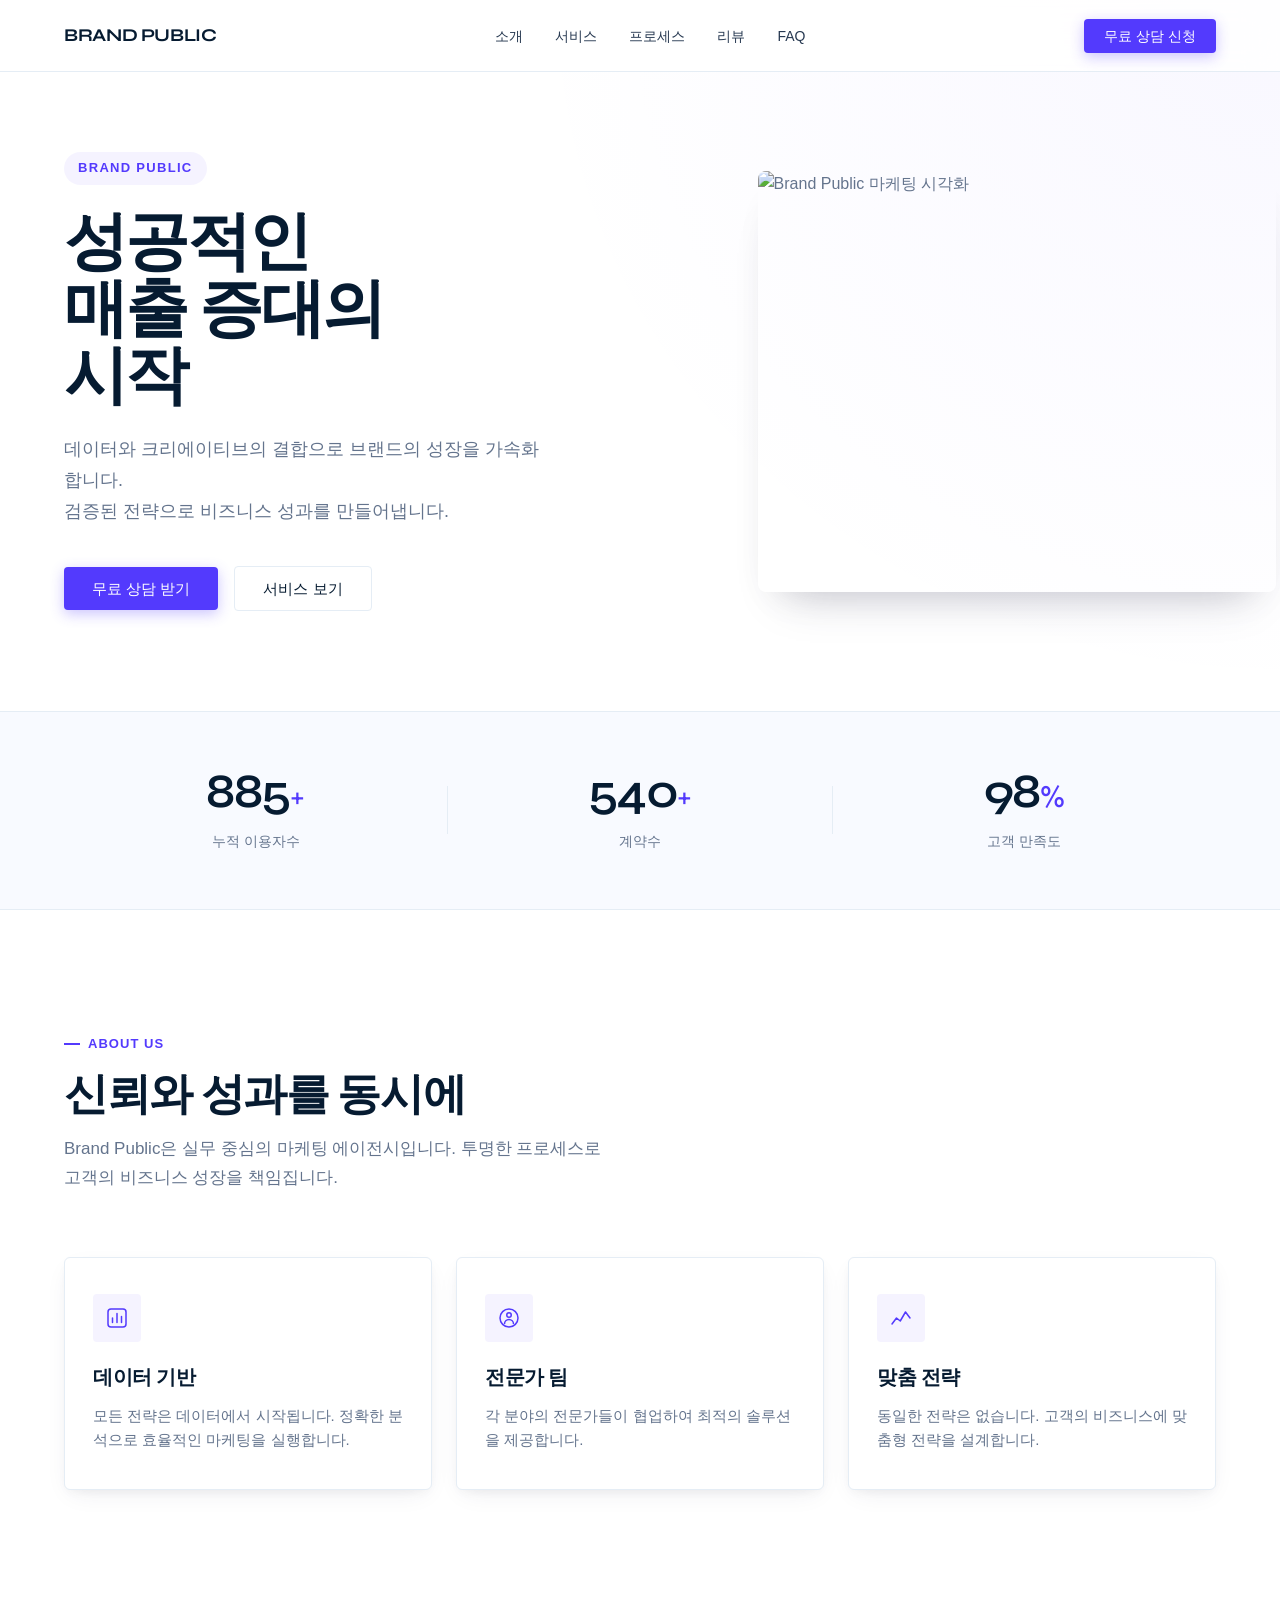
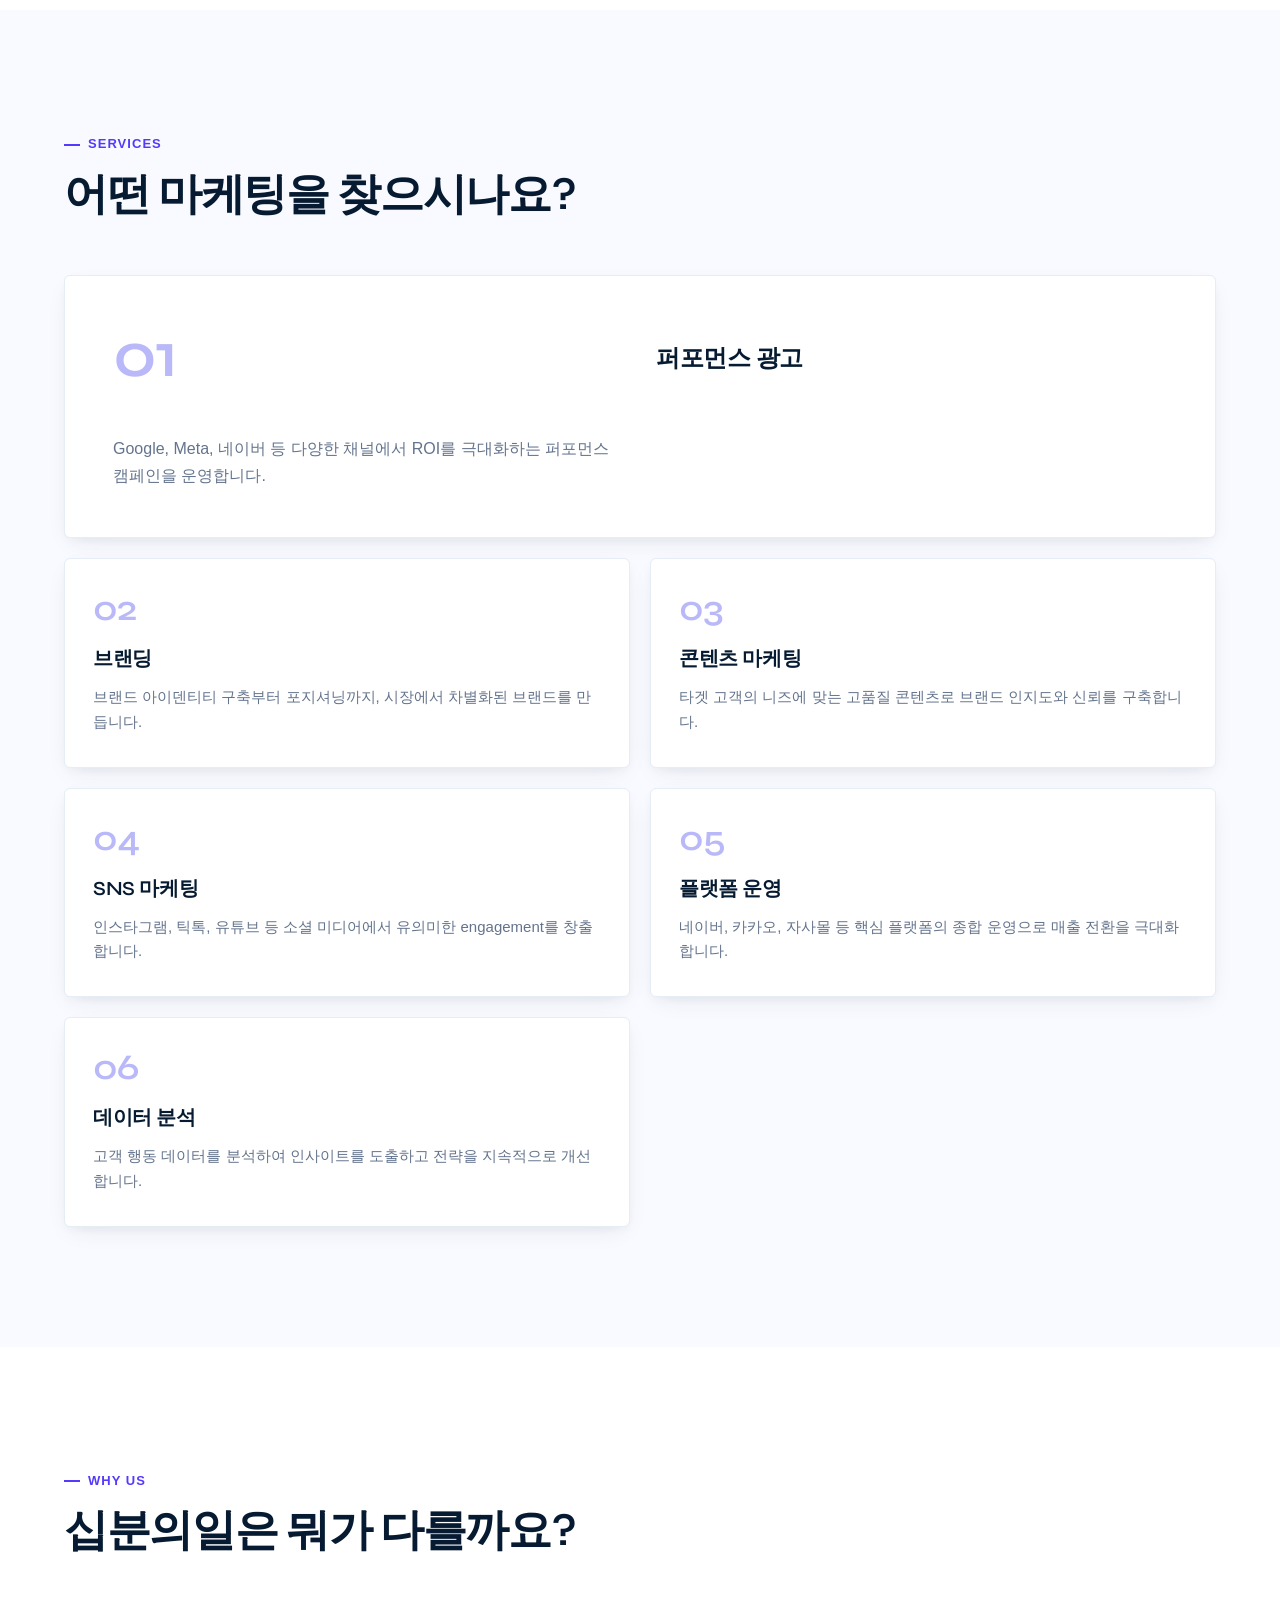
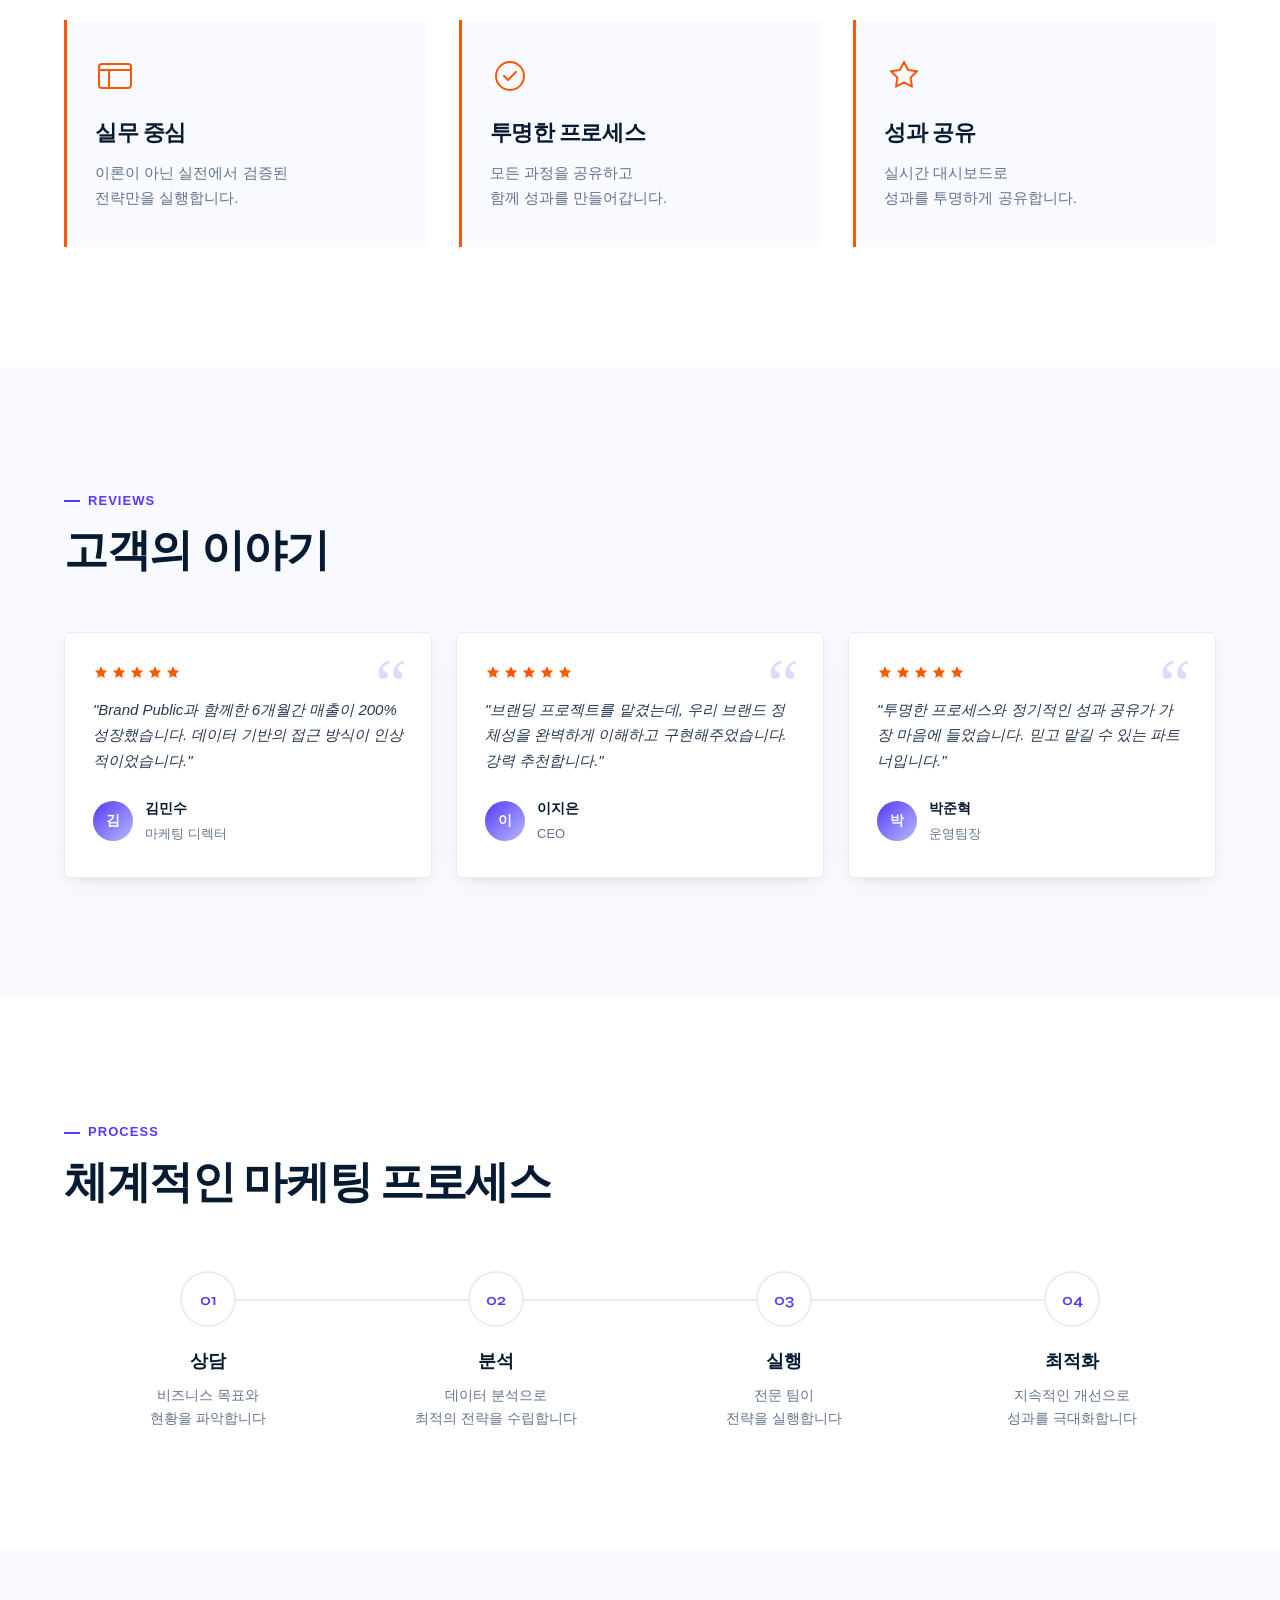
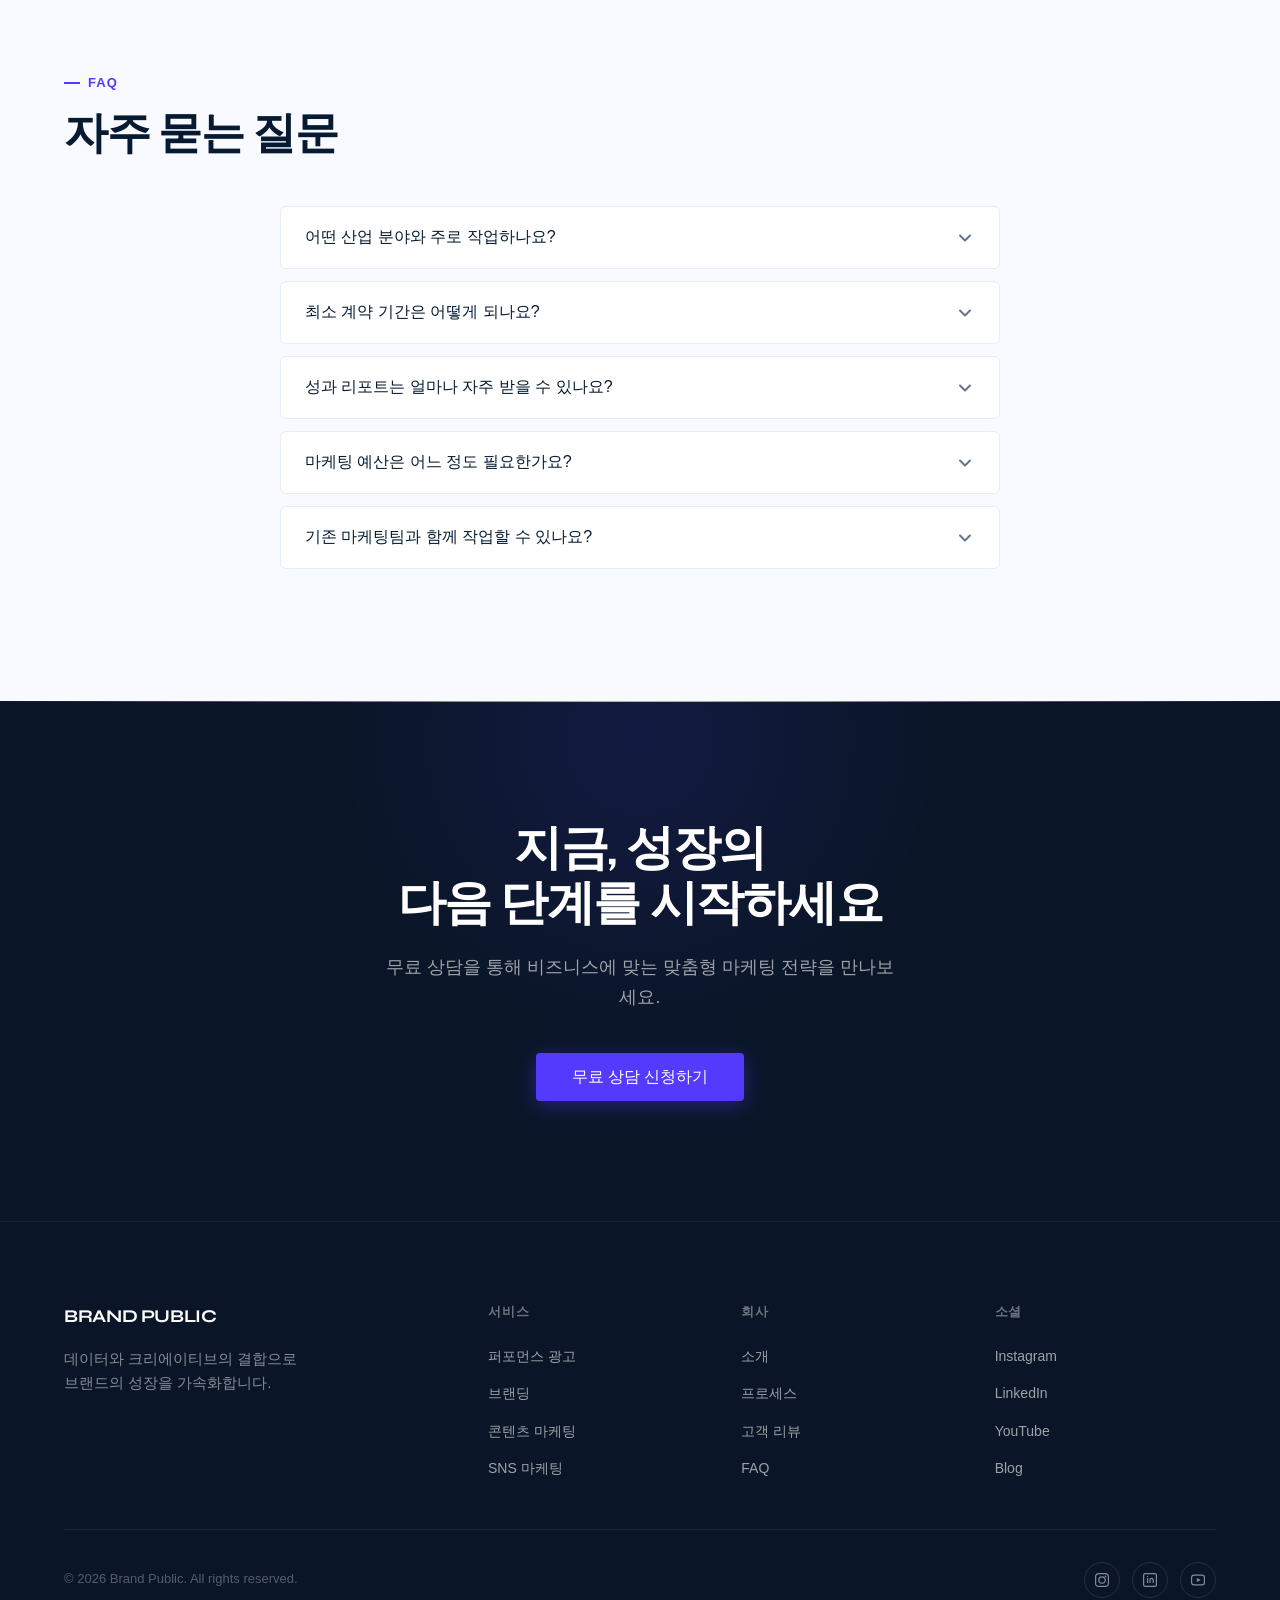
==== commit 1f8c8dd8: "fix(html): move failsafe after GSAP to prevent IntersectionObserver conflict - Remove inline failsaf" ====
--- a/prototype-01-v2/index.html
+++ b/prototype-01-v2/index.html
@@ -10,7 +10,7 @@
   <link href="https://fonts.googleapis.com/css2?family=Syne:wght@400;500;600;700;800&display=swap" rel="stylesheet">
   <link href="https://fonts.googleapis.com/css2?family=Manrope:wght@300;400;500;600;700&display=swap" rel="stylesheet">
   <link href="https://cdn.jsdelivr.net/gh/orioncactus/pretendard@v1.3.9/dist/web/static/pretendard.css" rel="stylesheet">
-  <link rel="stylesheet" href="css/style.css">
+  <link rel="stylesheet" href="css/style.css?v=2">
 </head>
 <body>
 
@@ -430,6 +430,14 @@
 
   <script src="https://cdnjs.cloudflare.com/ajax/libs/gsap/3.12.5/gsap.min.js"></script>
   <script src="https://cdnjs.cloudflare.com/ajax/libs/gsap/3.12.5/ScrollTrigger.min.js"></script>
+  <script>
+    // GSAP 로딩 실패 시에만 콘텐츠가 보이도록 보장
+    if (typeof gsap === 'undefined') {
+      document.querySelectorAll('.fade-up').forEach(function(el){
+        el.style.opacity = '1'; el.style.transform = 'none';
+      });
+    }
+  </script>
   <script src="js/main.js"></script>
 </body>
 </html>
--- a/prototype-01-v2/css/style.css
+++ b/prototype-01-v2/css/style.css
@@ -1,203 +1,207 @@
-/* ============================================
-   BRAND PUBLIC — Prototype 01 v2 Sharp Editorial
-   Intercom-inspired Design System
-   ============================================ */
-
-/* ---------- Reset & Base ---------- */
-*, *::before, *::after {
-  margin: 0;
-  padding: 0;
-  box-sizing: border-box;
-}
+/* ================================================================
+   Brand Public v2 — "Sharp Editorial"
+   Stripe-inspired + Editorial twist
+   ================================================================ */
+
+/* --- Design Tokens --- */
+:root {
+  --color-primary: #533afd;
+  --color-primary-hover: #4434d4;
+  --color-primary-light: #b9b9f9;
+  --color-heading: #061b31;
+  --color-label: #273951;
+  --color-body: #64748d;
+  --color-bg: #ffffff;
+  --color-surface: #ffffff;
+  --color-border: #e5edf5;
+  --color-accent: #ff5600;
+  --color-accent-hover: #e04d00;
+  --color-dark-bg: #0a1628;
+  --color-dark-surface: #111d33;
+  --color-success: #15be53;
+  --color-muted-bg: #f8faff;
+  --color-card-bg: #ffffff;
+  --font-heading: 'Syne', 'Pretendard', sans-serif;
+  --font-body: 'Manrope', 'Pretendard', sans-serif;
+  --font-mono: 'Source Code Pro', monospace;
+  --radius-sm: 4px;
+  --radius-md: 6px;
+  --radius-lg: 8px;
+  --shadow-elevated: 0 30px 45px -30px rgba(50,50,93,0.25), 0 18px 36px -18px rgba(0,0,0,0.1);
+  --shadow-ambient: 0 15px 35px 0 rgba(23,23,23,0.08);
+  --shadow-hover: 0 35px 50px -25px rgba(50,50,93,0.30), 0 20px 40px -15px rgba(0,0,0,0.15);
+  --shadow-card: 0 8px 24px -8px rgba(50,50,93,0.10), 0 4px 12px -4px rgba(0,0,0,0.06);
+  --shadow-sm: 0 2px 8px rgba(50,50,93,0.08);
+  --duration-fast: 200ms;
+  --duration-normal: 300ms;
+  --duration-slow: 400ms;
+  --ease-out: cubic-bezier(0.16, 1, 0.3, 1);
+  --ease-spring: cubic-bezier(0.34, 1.56, 0.64, 1);
+  --max-width: 1200px;
+  --nav-height: 72px;
+}
+
+/* --- Reset & Base --- */
+*, *::before, *::after { margin: 0; padding: 0; box-sizing: border-box; }
 
 html {
   scroll-behavior: smooth;
-  -webkit-text-size-adjust: 100%;
-  font-size: 16px;
-}
-
-body {
-  font-family: 'Pretendard', sans-serif;
-  background-color: #faf9f6;
-  color: #111111;
-  line-height: 1.50;
   -webkit-font-smoothing: antialiased;
   -moz-osx-font-smoothing: grayscale;
+}
+
+body {
+  font-family: var(--font-body);
+  font-weight: 400;
+  font-size: 16px;
+  line-height: 1.6;
+  color: var(--color-body);
+  background: var(--color-bg);
   overflow-x: hidden;
 }
 
-img {
-  display: block;
-  max-width: 100%;
-  height: auto;
-}
-
-a {
-  color: inherit;
-  text-decoration: none;
-}
-
-ul, ol {
-  list-style: none;
-}
-
-button {
-  font: inherit;
-  color: inherit;
-  background: none;
-  border: none;
-  cursor: pointer;
-}
-
-/* ---------- Design Tokens ---------- */
-:root {
-  --bg: #faf9f6;
-  --surface: #ffffff;
-  --text-primary: #111111;
-  --text-secondary: #626260;
-  --border: #dedbd6;
-  --accent: #ff5600;
-  --dark: #111111;
-  --radius-btn: 4px;
-  --radius-card: 8px;
-  --transition-fast: 200ms ease;
-  --transition-base: 250ms ease;
-  --font-display: 'Syne', 'Pretendard', sans-serif;
-  --font-body: 'Manrope', 'Pretendard', sans-serif;
-  --font-korean: 'Pretendard', sans-serif;
-}
-
-/* ---------- Container ---------- */
+img { max-width: 100%; height: auto; display: block; }
+a { text-decoration: none; color: inherit; transition: color var(--duration-fast) var(--ease-out); }
+ul { list-style: none; }
+button { font-family: inherit; cursor: pointer; border: none; background: none; }
+
+.hide-mobile { display: inline; }
+
 .container {
-  max-width: 1200px;
+  max-width: var(--max-width);
   margin: 0 auto;
   padding: 0 24px;
 }
 
-/* ---------- Section Utilities ---------- */
+/* --- Section Commons --- */
 .section-label {
   display: inline-block;
-  font-family: var(--font-display);
-  font-size: 0.75rem;
+  font-family: var(--font-body);
+  font-size: 13px;
   font-weight: 600;
   letter-spacing: 0.08em;
   text-transform: uppercase;
-  color: var(--accent);
-  margin-bottom: 12px;
+  color: var(--color-primary);
+  margin-bottom: 16px;
+  position: relative;
+  padding-left: 24px;
+}
+
+.section-label::before {
+  content: '';
+  position: absolute;
+  left: 0;
+  top: 50%;
+  width: 16px;
+  height: 2px;
+  background: var(--color-primary);
+  transform: translateY(-50%);
 }
 
 .section-title {
-  font-family: var(--font-korean);
-  font-size: clamp(1.75rem, 4vw, 2.75rem);
-  font-weight: 700;
-  line-height: 1.10;
-  letter-spacing: -0.02em;
-  color: var(--text-primary);
+  font-family: var(--font-heading);
+  font-size: clamp(28px, 4vw, 44px);
+  font-weight: 600;
+  line-height: 1.1;
+  letter-spacing: -0.03em;
+  color: var(--color-heading);
   margin-bottom: 16px;
 }
 
 .section-desc {
-  font-size: 1.0625rem;
-  color: var(--text-secondary);
-  line-height: 1.60;
+  font-size: 17px;
+  line-height: 1.7;
+  color: var(--color-body);
   max-width: 560px;
 }
 
-.hide-mobile {
-  display: inline;
-}
-
-/* ---------- Buttons ---------- */
+/* --- Buttons --- */
 .btn {
   display: inline-flex;
   align-items: center;
   justify-content: center;
-  gap: 8px;
-  font-family: var(--font-korean);
-  font-size: 0.9375rem;
-  font-weight: 600;
+  font-family: var(--font-body);
+  font-size: 15px;
+  font-weight: 500;
+  line-height: 1;
   padding: 14px 28px;
-  border-radius: var(--radius-btn);
-  transition: transform var(--transition-fast), background-color var(--transition-fast), color var(--transition-fast), border-color var(--transition-fast);
-  cursor: pointer;
+  border-radius: var(--radius-sm);
+  transition: transform var(--duration-fast) var(--ease-out),
+              box-shadow var(--duration-normal) var(--ease-out),
+              background-color var(--duration-fast) var(--ease-out);
   white-space: nowrap;
 }
 
-.btn:hover {
-  transform: scale(1.1);
-}
-
-.btn:active {
-  transform: scale(0.85);
-}
-
-.btn:focus-visible {
-  outline: 2px solid var(--accent);
-  outline-offset: 2px;
-}
+.btn:active { transform: scale(0.96); }
 
 .btn--primary {
-  background-color: var(--accent);
-  color: #ffffff;
+  background: var(--color-primary);
+  color: #fff;
+  box-shadow: 0 4px 14px rgba(83,58,253,0.3);
 }
 
 .btn--primary:hover {
-  background-color: #e04e00;
+  background: var(--color-primary-hover);
+  box-shadow: 0 6px 20px rgba(83,58,253,0.4);
+  transform: translateY(-1px);
 }
 
 .btn--outline {
-  background-color: transparent;
-  color: var(--text-primary);
-  border: 1px solid var(--border);
+  background: transparent;
+  color: var(--color-heading);
+  border: 1px solid var(--color-border);
 }
 
 .btn--outline:hover {
-  border-color: var(--text-primary);
+  border-color: var(--color-primary-light);
+  color: var(--color-primary);
+  background: rgba(83,58,253,0.04);
 }
 
 .btn--large {
-  padding: 18px 40px;
-  font-size: 1.0625rem;
-}
-
-/* ---------- Cards (shared) ---------- */
-.card {
-  background-color: var(--surface);
-  border: 1px solid var(--border);
-  border-radius: var(--radius-card);
-  padding: 32px;
-}
-
-/* ============================================
+  padding: 16px 36px;
+  font-size: 16px;
+}
+
+/* ================================================================
    1. NAVIGATION
-   ============================================ */
+   ================================================================ */
 .nav {
-  position: sticky;
+  position: fixed;
   top: 0;
+  left: 0;
+  right: 0;
   z-index: 1000;
-  background-color: rgba(250, 249, 246, 0.85);
-  backdrop-filter: blur(12px);
-  -webkit-backdrop-filter: blur(12px);
-  border-bottom: 1px solid var(--border);
+  height: var(--nav-height);
+  background: rgba(255,255,255,0.85);
+  backdrop-filter: blur(16px);
+  -webkit-backdrop-filter: blur(16px);
+  border-bottom: 1px solid var(--color-border);
+  transition: background var(--duration-fast) var(--ease-out),
+              box-shadow var(--duration-normal) var(--ease-out);
+}
+
+.nav--scrolled {
+  background: rgba(255,255,255,0.95);
+  box-shadow: var(--shadow-sm);
 }
 
 .nav__inner {
-  display: flex;
-  align-items: center;
-  justify-content: space-between;
-  max-width: 1200px;
+  max-width: var(--max-width);
   margin: 0 auto;
   padding: 0 24px;
-  height: 64px;
+  height: 100%;
+  display: flex;
+  align-items: center;
+  justify-content: space-between;
 }
 
 .nav__logo {
-  font-family: var(--font-display);
-  font-size: 1.125rem;
-  font-weight: 800;
-  letter-spacing: 0.04em;
-  text-transform: uppercase;
-  color: var(--text-primary);
+  font-family: var(--font-heading);
+  font-size: 18px;
+  font-weight: 700;
+  letter-spacing: -0.02em;
+  color: var(--color-heading);
 }
 
 .nav__links {
@@ -207,162 +211,172 @@
 }
 
 .nav__links a {
-  font-family: var(--font-korean);
-  font-size: 0.875rem;
+  font-size: 14px;
   font-weight: 500;
-  color: var(--text-secondary);
-  transition: color var(--transition-fast);
-}
-
-.nav__links a:hover,
-.nav__links a:focus-visible {
-  color: var(--text-primary);
-}
+  color: var(--color-label);
+  transition: color var(--duration-fast) var(--ease-out);
+  position: relative;
+}
+
+.nav__links a::after {
+  content: '';
+  position: absolute;
+  bottom: -4px;
+  left: 0;
+  width: 0;
+  height: 2px;
+  background: var(--color-primary);
+  border-radius: 1px;
+  transition: width var(--duration-normal) var(--ease-out);
+}
+
+.nav__links a:hover { color: var(--color-heading); }
+.nav__links a:hover::after { width: 100%; }
 
 .nav__cta {
   padding: 10px 20px;
-  font-size: 0.8125rem;
+  font-size: 14px;
 }
 
 .nav__hamburger {
   display: none;
   flex-direction: column;
-  justify-content: center;
   gap: 5px;
-  width: 32px;
-  height: 32px;
+  width: 28px;
+  padding: 4px 0;
 }
 
 .nav__hamburger span {
   display: block;
   width: 100%;
   height: 2px;
-  background-color: var(--text-primary);
+  background: var(--color-heading);
   border-radius: 1px;
-  transition: transform var(--transition-fast), opacity var(--transition-fast);
-}
-
-.nav__hamburger.active span:nth-child(1) {
-  transform: translateY(7px) rotate(45deg);
-}
-
-.nav__hamburger.active span:nth-child(2) {
-  opacity: 0;
-}
-
-.nav__hamburger.active span:nth-child(3) {
-  transform: translateY(-7px) rotate(-45deg);
-}
-
-/* Mobile menu */
+  transition: transform var(--duration-fast) var(--ease-out),
+              opacity var(--duration-fast);
+}
+
+.nav__hamburger[aria-expanded="true"] span:nth-child(1) { transform: translateY(7px) rotate(45deg); }
+.nav__hamburger[aria-expanded="true"] span:nth-child(2) { opacity: 0; }
+.nav__hamburger[aria-expanded="true"] span:nth-child(3) { transform: translateY(-7px) rotate(-45deg); }
+
 .nav__mobile {
   display: none;
   position: absolute;
-  top: 64px;
+  top: var(--nav-height);
   left: 0;
   right: 0;
-  background-color: var(--surface);
-  border-bottom: 1px solid var(--border);
-  padding: 16px 24px;
-}
-
-.nav__mobile.open {
-  display: block;
-}
+  background: var(--color-bg);
+  border-bottom: 1px solid var(--color-border);
+  box-shadow: var(--shadow-ambient);
+  padding: 24px;
+}
+
+.nav__mobile[aria-hidden="false"] { display: block; }
 
 .nav__mobile-links {
   display: flex;
   flex-direction: column;
-  gap: 0;
-}
-
-.nav__mobile-links li {
-  border-bottom: 1px solid var(--border);
-}
-
-.nav__mobile-links li:last-child {
-  border-bottom: none;
-  padding-top: 12px;
+  gap: 16px;
 }
 
 .nav__mobile-links a {
-  display: block;
-  padding: 14px 0;
-  font-family: var(--font-korean);
-  font-size: 1rem;
+  font-size: 16px;
   font-weight: 500;
-  color: var(--text-primary);
-}
-
-/* ============================================
+  color: var(--color-heading);
+  padding: 8px 0;
+}
+
+/* ================================================================
    2. HERO
-   ============================================ */
+   ================================================================ */
 .hero {
-  padding: 80px 0 100px;
-  background-color: var(--bg);
+  padding: calc(var(--nav-height) + 80px) 0 100px;
+  background: var(--color-bg);
+  position: relative;
+  overflow: hidden;
+}
+
+/* Subtle gradient accent at top */
+.hero::before {
+  content: '';
+  position: absolute;
+  top: 0;
+  right: 0;
+  width: 60%;
+  height: 100%;
+  background: radial-gradient(ellipse at top right, rgba(83,58,253,0.04) 0%, transparent 70%);
+  pointer-events: none;
 }
 
 .hero__inner {
   display: grid;
-  grid-template-columns: 1fr 1fr;
-  gap: 48px;
-  align-items: center;
-}
+  grid-template-columns: 55% 45%;
+  align-items: center;
+  gap: 60px;
+  position: relative;
+}
+
+.hero__content { position: relative; z-index: 2; }
 
 .hero__label {
   display: inline-block;
-  font-family: var(--font-display);
-  font-size: 0.6875rem;
-  font-weight: 700;
+  font-family: var(--font-body);
+  font-size: 13px;
+  font-weight: 600;
   letter-spacing: 0.1em;
   text-transform: uppercase;
-  color: var(--accent);
-  background-color: rgba(255, 86, 0, 0.08);
+  color: var(--color-primary);
+  margin-bottom: 24px;
   padding: 6px 14px;
+  background: rgba(83,58,253,0.06);
   border-radius: 100px;
+}
+
+.hero__title {
+  font-family: var(--font-heading);
+  font-size: clamp(40px, 5.5vw, 64px);
+  font-weight: 600;
+  line-height: 1.05;
+  letter-spacing: -0.04em;
+  color: var(--color-heading);
   margin-bottom: 24px;
 }
 
-.hero__title {
-  font-family: var(--font-korean);
-  font-size: clamp(2.5rem, 6vw, 4.25rem);
-  font-weight: 700;
-  line-height: 1.00;
-  letter-spacing: -0.04em;
-  color: var(--text-primary);
-  margin-bottom: 24px;
-}
-
 .hero__subtitle {
-  font-size: 1.0625rem;
-  color: var(--text-secondary);
-  line-height: 1.65;
-  margin-bottom: 36px;
+  font-size: 18px;
+  line-height: 1.7;
+  color: var(--color-body);
+  margin-bottom: 40px;
   max-width: 480px;
 }
 
 .hero__actions {
   display: flex;
-  gap: 12px;
-  flex-wrap: wrap;
+  gap: 16px;
+  align-items: center;
 }
 
 .hero__visual {
   position: relative;
+  z-index: 1;
 }
 
 .hero__visual img {
   width: 100%;
   height: auto;
-  border-radius: var(--radius-card);
-}
-
-/* ============================================
+  border-radius: var(--radius-lg);
+  box-shadow: var(--shadow-elevated);
+}
+
+/* ================================================================
    3. STATS
-   ============================================ */
+   ================================================================ */
 .stats {
-  background-color: var(--dark);
-  padding: 80px 0;
+  padding: 48px 0;
+  background: var(--color-muted-bg);
+  border-top: 1px solid var(--color-border);
+  border-bottom: 1px solid var(--color-border);
 }
 
 .stats__inner {
@@ -375,58 +389,50 @@
 .stats__item {
   flex: 1;
   text-align: center;
-  padding: 24px 32px;
+  padding: 8px 0;
 }
 
 .stats__number {
-  font-family: var(--font-display);
-  font-size: clamp(2.5rem, 5vw, 3.75rem);
-  font-weight: 800;
-  color: #ffffff;
-  line-height: 1.00;
+  font-family: var(--font-heading);
+  font-size: 48px;
+  font-weight: 600;
   letter-spacing: -0.03em;
+  color: var(--color-heading);
+  line-height: 1;
 }
 
 .stats__suffix {
-  font-family: var(--font-display);
-  font-size: clamp(2.5rem, 5vw, 3.75rem);
-  font-weight: 800;
-  color: var(--accent);
-  line-height: 1.00;
-  letter-spacing: -0.03em;
+  font-family: var(--font-heading);
+  font-size: 32px;
+  font-weight: 400;
+  color: var(--color-primary);
 }
 
 .stats__label {
   display: block;
-  font-size: 0.9375rem;
-  color: rgba(255, 255, 255, 0.6);
-  margin-top: 12px;
-  font-weight: 400;
+  font-size: 14px;
+  font-weight: 500;
+  color: var(--color-body);
+  margin-top: 8px;
 }
 
 .stats__divider {
   width: 1px;
-  height: 60px;
-  background-color: rgba(255, 255, 255, 0.15);
+  height: 48px;
+  background: var(--color-border);
   flex-shrink: 0;
 }
 
-/* ============================================
+/* ================================================================
    4. ABOUT
-   ============================================ */
+   ================================================================ */
 .about {
-  padding: 100px 0;
-  background-color: var(--bg);
+  padding: 120px 0;
+  background: var(--color-bg);
 }
 
 .about__header {
-  text-align: center;
-  margin-bottom: 60px;
-}
-
-.about__header .section-desc {
-  margin-left: auto;
-  margin-right: auto;
+  margin-bottom: 64px;
 }
 
 .about__cards {
@@ -436,147 +442,195 @@
 }
 
 .card--feature {
-  text-align: center;
-  padding: 40px 28px;
-  transition: transform var(--transition-base), border-color var(--transition-base);
+  background: var(--color-card-bg);
+  border: 1px solid var(--color-border);
+  border-radius: var(--radius-md);
+  padding: 36px 28px;
+  box-shadow: var(--shadow-card);
+  transition: transform var(--duration-normal) var(--ease-out),
+              box-shadow var(--duration-normal) var(--ease-out);
 }
 
 .card--feature:hover {
   transform: translateY(-4px);
-  border-color: var(--accent);
+  box-shadow: var(--shadow-hover);
 }
 
 .card__icon {
-  display: inline-flex;
+  width: 48px;
+  height: 48px;
+  display: flex;
   align-items: center;
   justify-content: center;
-  width: 56px;
-  height: 56px;
-  border-radius: 12px;
-  background-color: rgba(255, 86, 0, 0.06);
-  color: var(--accent);
+  background: rgba(83,58,253,0.06);
+  border-radius: var(--radius-sm);
+  color: var(--color-primary);
   margin-bottom: 20px;
 }
 
-.card--feature .card__title {
-  font-size: 1.125rem;
-  font-weight: 700;
+.card__icon svg { width: 24px; height: 24px; }
+
+.card__title {
+  font-family: var(--font-heading);
+  font-size: 20px;
+  font-weight: 600;
+  letter-spacing: -0.02em;
+  color: var(--color-heading);
   margin-bottom: 10px;
 }
 
-.card--feature .card__desc {
-  font-size: 0.9375rem;
-  color: var(--text-secondary);
-  line-height: 1.60;
-}
-
-/* ============================================
+.card__desc {
+  font-size: 15px;
+  line-height: 1.65;
+  color: var(--color-body);
+}
+
+/* ================================================================
    5. SERVICES
-   ============================================ */
+   ================================================================ */
 .services {
-  padding: 100px 0;
-  background-color: var(--surface);
-}
-
-.services__header {
-  text-align: center;
-  margin-bottom: 60px;
-}
+  padding: 120px 0;
+  background: var(--color-muted-bg);
+}
+
+.services__header { margin-bottom: 56px; }
 
 .services__grid {
   display: grid;
-  grid-template-columns: repeat(3, 1fr);
+  grid-template-columns: repeat(2, 1fr);
   gap: 20px;
 }
 
+/* Featured first card spans 2 columns */
+.services__grid .card--service:first-child {
+  grid-column: 1 / -1;
+  display: grid;
+  grid-template-columns: 1fr 1fr;
+  gap: 32px;
+  align-items: center;
+  padding: 48px;
+  background: var(--color-bg);
+}
+
+.services__grid .card--service:first-child .card__num {
+  font-size: 64px;
+}
+
+.services__grid .card--service:first-child .card__title {
+  font-size: 24px;
+}
+
+.services__grid .card--service:first-child .card__desc {
+  font-size: 16px;
+}
+
 .card--service {
-  padding: 36px 28px;
-  transition: transform var(--transition-base), border-color var(--transition-base);
+  background: var(--color-card-bg);
+  border: 1px solid var(--color-border);
+  border-radius: var(--radius-md);
+  padding: 32px 28px;
+  box-shadow: var(--shadow-card);
+  transition: transform var(--duration-normal) var(--ease-out),
+              box-shadow var(--duration-normal) var(--ease-out);
+  position: relative;
+  overflow: hidden;
 }
 
 .card--service:hover {
   transform: translateY(-4px);
-  border-color: var(--accent);
-}
+  box-shadow: var(--shadow-hover);
+}
+
+/* Subtle purple gradient on hover */
+.card--service::after {
+  content: '';
+  position: absolute;
+  bottom: 0;
+  left: 0;
+  right: 0;
+  height: 3px;
+  background: linear-gradient(90deg, var(--color-primary), rgba(83,58,253,0.2));
+  transform: scaleX(0);
+  transform-origin: left;
+  transition: transform var(--duration-slow) var(--ease-out);
+}
+
+.card--service:hover::after { transform: scaleX(1); }
 
 .card__num {
+  font-family: var(--font-heading);
+  font-size: 36px;
+  font-weight: 600;
+  letter-spacing: -0.03em;
+  color: var(--color-primary-light);
+  line-height: 1;
+  margin-bottom: 16px;
   display: block;
-  font-family: var(--font-display);
-  font-size: 0.75rem;
-  font-weight: 700;
-  color: var(--accent);
-  letter-spacing: 0.04em;
-  margin-bottom: 16px;
-}
-
-.card--service .card__title {
-  font-size: 1.125rem;
-  font-weight: 700;
-  margin-bottom: 10px;
-}
-
-.card--service .card__desc {
-  font-size: 0.9375rem;
-  color: var(--text-secondary);
-  line-height: 1.60;
-}
-
-/* ============================================
+}
+
+/* ================================================================
    6. DIFFERENTIATION
-   ============================================ */
+   ================================================================ */
 .diff {
-  padding: 100px 0;
-  background-color: var(--bg);
-}
-
-.diff__header {
-  text-align: center;
-  margin-bottom: 60px;
-}
+  padding: 120px 0;
+  background: var(--color-bg);
+}
+
+.diff__header { margin-bottom: 64px; }
 
 .diff__points {
   display: grid;
   grid-template-columns: repeat(3, 1fr);
-  gap: 48px;
-  max-width: 900px;
-  margin: 0 auto;
+  gap: 32px;
 }
 
 .diff__point {
-  text-align: center;
+  padding: 36px 28px;
+  border-left: 3px solid var(--color-accent);
+  border-radius: 0 var(--radius-md) var(--radius-md) 0;
+  background: var(--color-muted-bg);
+  transition: transform var(--duration-normal) var(--ease-out),
+              box-shadow var(--duration-normal) var(--ease-out);
+}
+
+.diff__point:hover {
+  transform: translateX(4px);
+  box-shadow: var(--shadow-card);
 }
 
 .diff__icon {
-  display: inline-flex;
-  align-items: center;
-  justify-content: center;
+  width: 40px;
+  height: 40px;
   margin-bottom: 20px;
-}
+  color: var(--color-accent);
+}
+
+.diff__icon svg { width: 100%; height: 100%; }
 
 .diff__point-title {
-  font-size: 1.125rem;
-  font-weight: 700;
+  font-family: var(--font-heading);
+  font-size: 22px;
+  font-weight: 600;
+  letter-spacing: -0.02em;
+  color: var(--color-heading);
   margin-bottom: 10px;
 }
 
 .diff__point-desc {
-  font-size: 0.9375rem;
-  color: var(--text-secondary);
-  line-height: 1.60;
-}
-
-/* ============================================
+  font-size: 15px;
+  line-height: 1.65;
+  color: var(--color-body);
+}
+
+/* ================================================================
    7. REVIEWS
-   ============================================ */
+   ================================================================ */
 .reviews {
-  padding: 100px 0;
-  background-color: var(--surface);
-}
-
-.reviews__header {
-  text-align: center;
-  margin-bottom: 60px;
-}
+  padding: 120px 0;
+  background: var(--color-muted-bg);
+}
+
+.reviews__header { margin-bottom: 56px; }
 
 .reviews__grid {
   display: grid;
@@ -585,139 +639,168 @@
 }
 
 .card--review {
+  background: var(--color-card-bg);
+  border: 1px solid var(--color-border);
+  border-radius: var(--radius-md);
   padding: 32px 28px;
-  display: flex;
-  flex-direction: column;
+  box-shadow: var(--shadow-card);
+  transition: transform var(--duration-normal) var(--ease-out),
+              box-shadow var(--duration-normal) var(--ease-out);
+  position: relative;
+}
+
+.card--review:hover {
+  transform: translateY(-4px);
+  box-shadow: var(--shadow-hover);
+}
+
+/* Quote mark decoration */
+.card--review::before {
+  content: '\201C';
+  font-family: Georgia, serif;
+  font-size: 72px;
+  line-height: 1;
+  color: var(--color-primary-light);
+  position: absolute;
+  top: 16px;
+  right: 24px;
+  opacity: 0.5;
+  pointer-events: none;
 }
 
 .card__stars {
   display: flex;
-  gap: 3px;
-  margin-bottom: 20px;
-}
+  gap: 2px;
+  margin-bottom: 16px;
+}
+
+.card__stars svg { width: 16px; height: 16px; }
 
 .card__review-text {
-  font-size: 1rem;
-  color: var(--text-primary);
-  line-height: 1.65;
+  font-size: 15px;
+  line-height: 1.7;
+  color: var(--color-label);
   margin-bottom: 24px;
+  font-style: italic;
+}
+
+.card__reviewer {
+  display: flex;
+  align-items: center;
+  gap: 12px;
+}
+
+.card__avatar {
+  width: 40px;
+  height: 40px;
+  border-radius: 50%;
+  background: linear-gradient(135deg, var(--color-primary), var(--color-primary-light));
+  display: flex;
+  align-items: center;
+  justify-content: center;
+  color: #fff;
+  font-family: var(--font-heading);
+  font-size: 14px;
+  font-weight: 600;
+  flex-shrink: 0;
+}
+
+.card__reviewer-info strong {
+  display: block;
+  font-size: 14px;
+  font-weight: 600;
+  color: var(--color-heading);
+}
+
+.card__reviewer-info span {
+  font-size: 13px;
+  color: var(--color-body);
+}
+
+/* ================================================================
+   8. PROCESS
+   ================================================================ */
+.process {
+  padding: 120px 0;
+  background: var(--color-bg);
+}
+
+.process__header { margin-bottom: 64px; }
+
+.process__steps {
+  display: flex;
+  align-items: flex-start;
+  gap: 0;
+  position: relative;
+}
+
+/* Connecting line */
+.process__steps::before {
+  content: '';
+  position: absolute;
+  top: 28px;
+  left: calc(12.5% + 20px);
+  right: calc(12.5% + 20px);
+  height: 2px;
+  background: var(--color-border);
+}
+
+.process__step {
   flex: 1;
-  font-style: italic;
-}
-
-.card__reviewer {
-  display: flex;
-  align-items: center;
-  gap: 12px;
-  padding-top: 20px;
-  border-top: 1px solid var(--border);
-}
-
-.card__avatar {
-  width: 44px;
-  height: 44px;
+  text-align: center;
+  position: relative;
+  z-index: 1;
+}
+
+.process__step-circle {
+  width: 56px;
+  height: 56px;
   border-radius: 50%;
-  background-color: var(--dark);
-  color: #ffffff;
+  background: var(--color-bg);
+  border: 2px solid var(--color-border);
   display: flex;
   align-items: center;
   justify-content: center;
-  font-family: var(--font-korean);
-  font-size: 1rem;
-  font-weight: 700;
-  flex-shrink: 0;
-}
-
-.card__reviewer-info {
-  display: flex;
-  flex-direction: column;
-}
-
-.card__reviewer-info strong {
-  font-size: 0.9375rem;
-  font-weight: 600;
-}
-
-.card__reviewer-info span {
-  font-size: 0.8125rem;
-  color: var(--text-secondary);
-}
-
-/* ============================================
-   8. PROCESS
-   ============================================ */
-.process {
-  padding: 100px 0;
-  background-color: var(--bg);
-}
-
-.process__header {
-  text-align: center;
-  margin-bottom: 64px;
-}
-
-.process__steps {
-  display: flex;
-  align-items: flex-start;
-  justify-content: center;
-  gap: 0;
-  max-width: 1000px;
-  margin: 0 auto;
-}
-
-.process__step {
-  text-align: center;
-  flex: 1;
-  padding: 0 16px;
-}
-
-.process__step-circle {
-  display: inline-flex;
-  align-items: center;
-  justify-content: center;
-  width: 64px;
-  height: 64px;
-  border-radius: 50%;
-  background-color: var(--accent);
-  color: #ffffff;
-  font-family: var(--font-display);
-  font-size: 1.125rem;
-  font-weight: 800;
-  margin-bottom: 20px;
+  margin: 0 auto 20px;
+  font-family: var(--font-heading);
+  font-size: 16px;
+  font-weight: 600;
+  color: var(--color-primary);
+  transition: border-color var(--duration-normal) var(--ease-out),
+              background var(--duration-normal) var(--ease-out);
+}
+
+.process__step:hover .process__step-circle {
+  border-color: var(--color-primary);
+  background: rgba(83,58,253,0.06);
 }
 
 .process__step-title {
-  font-size: 1.125rem;
-  font-weight: 700;
+  font-family: var(--font-heading);
+  font-size: 18px;
+  font-weight: 600;
+  letter-spacing: -0.01em;
+  color: var(--color-heading);
   margin-bottom: 8px;
 }
 
 .process__step-desc {
-  font-size: 0.9375rem;
-  color: var(--text-secondary);
-  line-height: 1.55;
-}
-
-.process__connector {
-  width: 48px;
-  height: 2px;
-  background-color: var(--border);
-  margin-top: 32px;
-  flex-shrink: 0;
-}
-
-/* ============================================
+  font-size: 14px;
+  line-height: 1.6;
+  color: var(--color-body);
+}
+
+.process__connector { display: none; }
+
+/* ================================================================
    9. FAQ
-   ============================================ */
+   ================================================================ */
 .faq {
-  padding: 100px 0;
-  background-color: var(--surface);
-}
-
-.faq__header {
-  text-align: center;
-  margin-bottom: 48px;
-}
+  padding: 120px 0;
+  background: var(--color-muted-bg);
+}
+
+.faq__header { margin-bottom: 48px; }
 
 .faq__list {
   max-width: 720px;
@@ -725,74 +808,97 @@
 }
 
 .faq__item {
-  border-bottom: 1px solid var(--border);
-}
-
-.faq__item:first-child {
-  border-top: 1px solid var(--border);
+  border: 1px solid var(--color-border);
+  border-radius: var(--radius-md);
+  margin-bottom: 12px;
+  background: var(--color-card-bg);
+  overflow: hidden;
+  transition: box-shadow var(--duration-normal) var(--ease-out);
+}
+
+.faq__item:hover {
+  box-shadow: var(--shadow-sm);
 }
 
 .faq__question {
+  width: 100%;
+  padding: 20px 24px;
   display: flex;
   align-items: center;
   justify-content: space-between;
-  width: 100%;
-  padding: 20px 0;
+  gap: 16px;
+  font-size: 16px;
+  font-weight: 500;
+  color: var(--color-heading);
   text-align: left;
-  font-family: var(--font-korean);
-  font-size: 1.0625rem;
-  font-weight: 600;
-  color: var(--text-primary);
-  gap: 16px;
-}
-
-.faq__question:hover {
-  color: var(--accent);
-}
+  transition: color var(--duration-fast) var(--ease-out);
+}
+
+.faq__question:hover { color: var(--color-primary); }
 
 .faq__chevron {
+  width: 20px;
+  height: 20px;
+  color: var(--color-body);
   flex-shrink: 0;
-  transition: transform var(--transition-fast);
-}
-
-.faq__item.active .faq__chevron {
+  transition: transform var(--duration-normal) var(--ease-out),
+              color var(--duration-fast) var(--ease-out);
+}
+
+.faq__item[open] .faq__chevron,
+.faq__question[aria-expanded="true"] + .faq__answer ~ .faq__chevron,
+.faq__question[aria-expanded="true"] .faq__chevron {
   transform: rotate(180deg);
+  color: var(--color-primary);
 }
 
 .faq__answer {
-  padding-bottom: 0;
   max-height: 0;
   overflow: hidden;
-}
-
-.faq__item.active .faq__answer {
-  padding-bottom: 20px;
-}
+  transition: max-height var(--duration-slow) var(--ease-out);
+}
+
+.faq__answer[hidden] { display: block; max-height: 0; }
+.faq__answer:not([hidden]) { max-height: 300px; }
 
 .faq__answer p {
-  font-size: 0.9375rem;
-  color: var(--text-secondary);
-  line-height: 1.65;
-}
-
-/* ============================================
+  padding: 0 24px 20px;
+  font-size: 15px;
+  line-height: 1.7;
+  color: var(--color-body);
+}
+
+/* ================================================================
    10. CTA
-   ============================================ */
+   ================================================================ */
 .cta {
+  padding: 120px 0;
+  background: var(--color-dark-bg);
   position: relative;
-  padding: 120px 0;
-  background-color: var(--dark);
-  color: #ffffff;
   overflow: hidden;
 }
 
+/* Gradient overlay at top */
+.cta::before {
+  content: '';
+  position: absolute;
+  top: 0;
+  left: 0;
+  right: 0;
+  height: 1px;
+  background: linear-gradient(90deg, transparent, var(--color-primary-light), transparent);
+}
+
+/* Subtle purple glow */
 .cta__bg {
   position: absolute;
-  inset: 0;
-  background-image: url('https://v3b.fal.media/files/b/0a94cdfd/TL3sSMK4o3LTvoD6b4fMX_oGKDFG70.png');
-  background-size: cover;
-  background-position: center;
-  opacity: 0.2;
+  top: -50%;
+  left: 50%;
+  transform: translateX(-50%);
+  width: 600px;
+  height: 600px;
+  background: radial-gradient(circle, rgba(83,58,253,0.12) 0%, transparent 70%);
+  pointer-events: none;
 }
 
 .cta__inner {
@@ -802,56 +908,65 @@
 }
 
 .cta__title {
-  font-family: var(--font-korean);
-  font-size: clamp(2rem, 5vw, 3.25rem);
-  font-weight: 700;
-  line-height: 1.05;
+  font-family: var(--font-heading);
+  font-size: clamp(32px, 4vw, 48px);
+  font-weight: 600;
+  line-height: 1.15;
   letter-spacing: -0.03em;
+  color: #ffffff;
   margin-bottom: 20px;
 }
 
 .cta__desc {
-  font-size: 1.0625rem;
-  color: rgba(255, 255, 255, 0.7);
-  margin-bottom: 36px;
-  max-width: 480px;
+  font-size: 18px;
+  line-height: 1.7;
+  color: rgba(255,255,255,0.6);
+  margin-bottom: 40px;
+  max-width: 520px;
   margin-left: auto;
   margin-right: auto;
 }
 
-/* ============================================
+.cta .btn--primary {
+  box-shadow: 0 4px 20px rgba(83,58,253,0.4);
+}
+
+.cta .btn--primary:hover {
+  box-shadow: 0 8px 30px rgba(83,58,253,0.5);
+}
+
+/* ================================================================
    11. FOOTER
-   ============================================ */
+   ================================================================ */
 .footer {
-  background-color: var(--dark);
-  color: rgba(255, 255, 255, 0.7);
-  padding: 64px 0 32px;
-  border-top: 1px solid rgba(255, 255, 255, 0.08);
+  padding: 80px 0 40px;
+  background: var(--color-dark-bg);
+  border-top: 1px solid rgba(255,255,255,0.06);
 }
 
 .footer__top {
   display: grid;
-  grid-template-columns: 1.5fr 2fr;
-  gap: 64px;
+  grid-template-columns: 1fr 2fr;
+  gap: 60px;
   padding-bottom: 48px;
-  border-bottom: 1px solid rgba(255, 255, 255, 0.1);
+  border-bottom: 1px solid rgba(255,255,255,0.08);
 }
 
 .footer__logo {
-  font-family: var(--font-display);
-  font-size: 1.125rem;
-  font-weight: 800;
-  letter-spacing: 0.04em;
-  text-transform: uppercase;
+  font-family: var(--font-heading);
+  font-size: 18px;
+  font-weight: 700;
+  letter-spacing: -0.02em;
   color: #ffffff;
   display: inline-block;
   margin-bottom: 16px;
 }
 
 .footer__tagline {
-  font-size: 0.9375rem;
-  line-height: 1.60;
-  color: rgba(255, 255, 255, 0.5);
+  font-size: 15px;
+  line-height: 1.6;
+  color: rgba(255,255,255,0.5);
+  max-width: 280px;
 }
 
 .footer__nav {
@@ -862,31 +977,23 @@
 
 .footer__nav-heading {
   display: block;
-  font-family: var(--font-display);
-  font-size: 0.75rem;
-  font-weight: 700;
-  letter-spacing: 0.08em;
+  font-size: 13px;
+  font-weight: 600;
+  letter-spacing: 0.06em;
   text-transform: uppercase;
-  color: rgba(255, 255, 255, 0.4);
-  margin-bottom: 16px;
-}
-
-.footer__nav-col ul {
-  display: flex;
-  flex-direction: column;
-  gap: 10px;
-}
-
-.footer__nav-col a {
-  font-size: 0.875rem;
-  color: rgba(255, 255, 255, 0.6);
-  transition: color var(--transition-fast);
-}
-
-.footer__nav-col a:hover,
-.footer__nav-col a:focus-visible {
-  color: #ffffff;
-}
+  color: rgba(255,255,255,0.4);
+  margin-bottom: 20px;
+}
+
+.footer__nav ul { display: flex; flex-direction: column; gap: 12px; }
+
+.footer__nav a {
+  font-size: 14px;
+  color: rgba(255,255,255,0.6);
+  transition: color var(--duration-fast) var(--ease-out);
+}
+
+.footer__nav a:hover { color: #ffffff; }
 
 .footer__bottom {
   display: flex;
@@ -896,220 +1003,91 @@
 }
 
 .footer__copy {
-  font-size: 0.8125rem;
-  color: rgba(255, 255, 255, 0.35);
+  font-size: 13px;
+  color: rgba(255,255,255,0.3);
 }
 
 .footer__social {
   display: flex;
-  gap: 16px;
+  gap: 12px;
 }
 
 .footer__social-link {
-  display: flex;
-  align-items: center;
-  justify-content: center;
   width: 36px;
   height: 36px;
+  display: flex;
+  align-items: center;
+  justify-content: center;
   border-radius: 50%;
-  color: rgba(255, 255, 255, 0.5);
-  transition: color var(--transition-fast), background-color var(--transition-fast);
-}
-
-.footer__social-link:hover,
-.footer__social-link:focus-visible {
+  border: 1px solid rgba(255,255,255,0.1);
+  color: rgba(255,255,255,0.5);
+  transition: border-color var(--duration-fast) var(--ease-out),
+              color var(--duration-fast) var(--ease-out);
+}
+
+.footer__social-link:hover {
+  border-color: var(--color-primary-light);
   color: #ffffff;
-  background-color: rgba(255, 255, 255, 0.08);
-}
-
-/* ============================================
-   ANIMATION PLACEHOLDERS
-   ============================================ */
+}
+
+.footer__social-link svg { width: 16px; height: 16px; }
+
+/* ================================================================
+   ANIMATIONS (fade-up class — used by GSAP)
+   ================================================================ */
+/* Note: opacity set by GSAP fromTo() — NOT in CSS to prevent
+  invisible content when GSAP CDN fails to load. */
 .fade-up {
-  opacity: 0;
-  transform: translateY(40px);
-}
-
-/* ============================================
-   RESPONSIVE — TABLET (768px)
-   ============================================ */
+}
+
+/* ================================================================
+   RESPONSIVE
+   ================================================================ */
 @media (max-width: 1024px) {
-  .hero__inner {
-    grid-template-columns: 1fr;
-    gap: 40px;
-  }
-
-  .hero__visual {
-    order: -1;
-    max-width: 560px;
-    margin: 0 auto;
-  }
-
-  .hero__title {
-    font-size: clamp(2.25rem, 5vw, 3rem);
-  }
-
-  .services__grid {
-    grid-template-columns: repeat(2, 1fr);
-  }
-
-  .process__connector {
-    width: 24px;
-  }
+  .hero__inner { grid-template-columns: 1fr; gap: 40px; }
+  .hero__visual { order: -1; max-width: 480px; margin: 0 auto; }
+  .services__grid .card--service:first-child { grid-column: auto; display: block; }
+  .services__grid .card--service:first-child .card__num { font-size: 36px; }
+  .diff__points { grid-template-columns: 1fr 1fr; }
+  .diff__points .diff__point:last-child { grid-column: 1 / -1; }
+  .footer__top { grid-template-columns: 1fr; gap: 40px; }
 }
 
 @media (max-width: 768px) {
-  .nav__links,
-  .nav__cta {
-    display: none;
-  }
-
-  .nav__hamburger {
-    display: flex;
-  }
-
-  .hero {
-    padding: 48px 0 64px;
-  }
-
-  .hero__subtitle br {
-    display: none;
-  }
-
-  .stats__inner {
-    flex-direction: column;
-    gap: 32px;
-  }
-
-  .stats__divider {
-    width: 60px;
-    height: 1px;
-  }
-
-  .about__cards {
-    grid-template-columns: 1fr;
-    gap: 16px;
-  }
-
-  .services__grid {
-    grid-template-columns: 1fr;
-  }
-
-  .diff__points {
-    grid-template-columns: 1fr;
-    gap: 40px;
-  }
-
-  .reviews__grid {
-    grid-template-columns: 1fr;
-    gap: 16px;
-  }
-
-  .process__steps {
-    flex-direction: column;
-    align-items: center;
-    gap: 24px;
-  }
-
-  .process__connector {
-    width: 2px;
-    height: 24px;
-    margin-top: 0;
-  }
-
-  .process__step {
-    width: 100%;
-    max-width: 320px;
-  }
-
-  .cta {
-    padding: 80px 0;
-  }
-
-  .footer__top {
-    grid-template-columns: 1fr;
-    gap: 40px;
-  }
-
-  .footer__nav {
-    grid-template-columns: repeat(3, 1fr);
-    gap: 24px;
-  }
-
-  .footer__bottom {
-    flex-direction: column;
-    gap: 16px;
-    text-align: center;
-  }
-
-  .hide-mobile {
-    display: none;
-  }
-}
-
-/* ============================================
-   RESPONSIVE — MOBILE (375px)
-   ============================================ */
-@media (max-width: 420px) {
-  .container {
-    padding: 0 16px;
-  }
-
-  .hero__title {
-    font-size: 2.125rem;
-  }
-
-  .hero__actions {
-    flex-direction: column;
-    width: 100%;
-  }
-
-  .hero__actions .btn {
-    width: 100%;
-    text-align: center;
-  }
-
-  .stats__number,
-  .stats__suffix {
-    font-size: 2.25rem;
-  }
-
-  .card {
-    padding: 24px;
-  }
-
-  .footer__nav {
-    grid-template-columns: 1fr;
-    gap: 28px;
-  }
-}
-
-/* ============================================
-   REDUCED MOTION
-   ============================================ */
-@media (prefers-reduced-motion: reduce) {
-  *, *::before, *::after {
-    animation-duration: 0.01ms !important;
-    animation-iteration-count: 1 !important;
-    transition-duration: 0.01ms !important;
-    scroll-behavior: auto !important;
-  }
-
-  .fade-up {
-    opacity: 1;
-    transform: none;
-  }
-}
-
-/* ============================================
-   FOCUS VISIBLE (global)
-   ============================================ */
-:focus-visible {
-  outline: 2px solid var(--accent);
-  outline-offset: 2px;
-}
-
-a:focus:not(:focus-visible),
-button:focus:not(:focus-visible) {
-  outline: none;
-}
+  .hide-mobile { display: none; }
+  
+  .nav__links, .nav__cta { display: none; }
+  .nav__hamburger { display: flex; }
+  
+  .hero { padding: calc(var(--nav-height) + 48px) 0 64px; }
+  .hero__title { font-size: 36px; }
+  .hero__subtitle { font-size: 16px; }
+  .hero__actions { flex-direction: column; align-items: flex-start; }
+  
+  .stats__inner { flex-direction: column; gap: 0; }
+  .stats__divider { width: 40px; height: 1px; }
+  .stats__number { font-size: 36px; }
+  
+  .about, .services, .diff, .reviews, .process, .faq, .cta { padding: 80px 0; }
+  
+  .about__cards { grid-template-columns: 1fr; }
+  .services__grid { grid-template-columns: 1fr; }
+  .diff__points { grid-template-columns: 1fr; }
+  .reviews__grid { grid-template-columns: 1fr; }
+  
+  .process__steps { flex-direction: column; gap: 24px; }
+  .process__steps::before { display: none; }
+  .process__step { text-align: left; display: flex; align-items: flex-start; gap: 20px; }
+  .process__step-circle { margin: 0; flex-shrink: 0; }
+  
+  .footer__nav { grid-template-columns: repeat(2, 1fr); }
+  .footer__bottom { flex-direction: column; gap: 20px; text-align: center; }
+}
+
+@media (max-width: 480px) {
+  .container { padding: 0 16px; }
+  .hero__title { font-size: 32px; }
+  .section-title { font-size: 26px; }
+  .stats__number { font-size: 32px; }
+  .btn { padding: 12px 24px; font-size: 14px; }
+}
